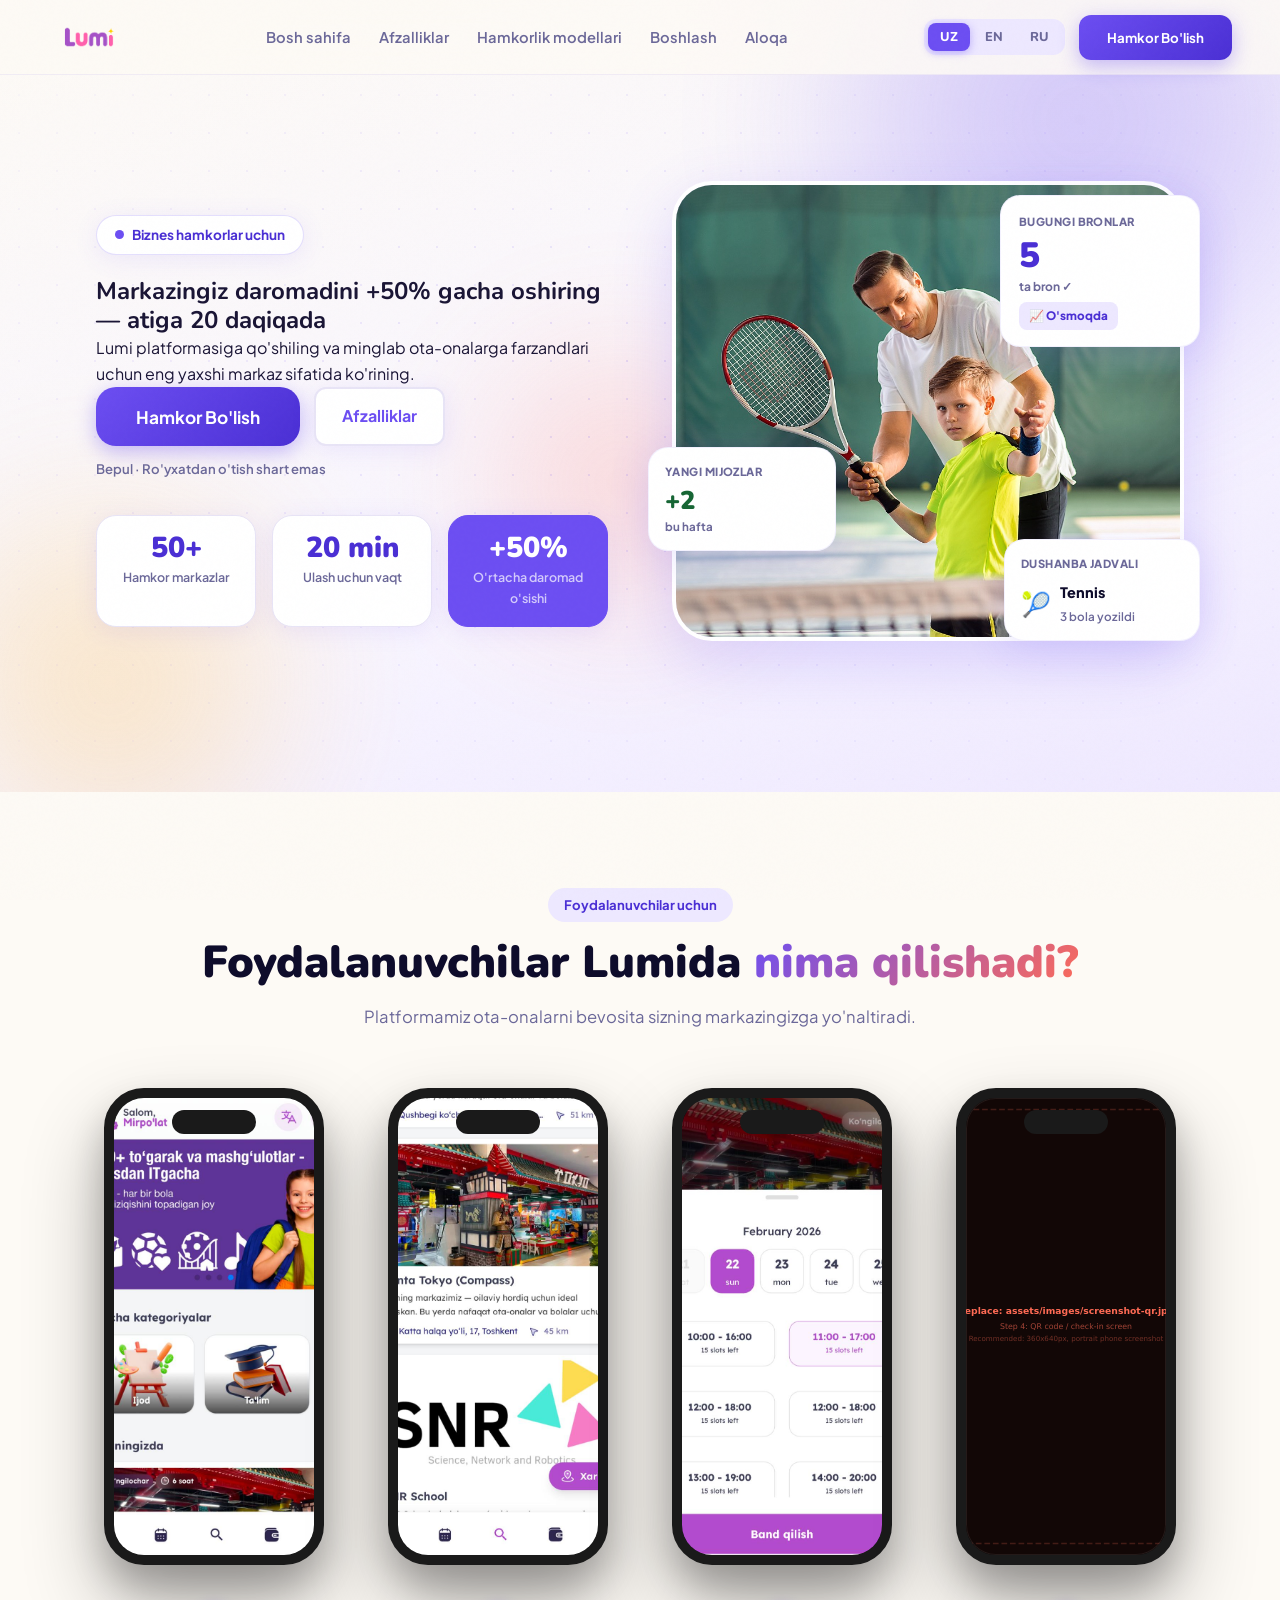
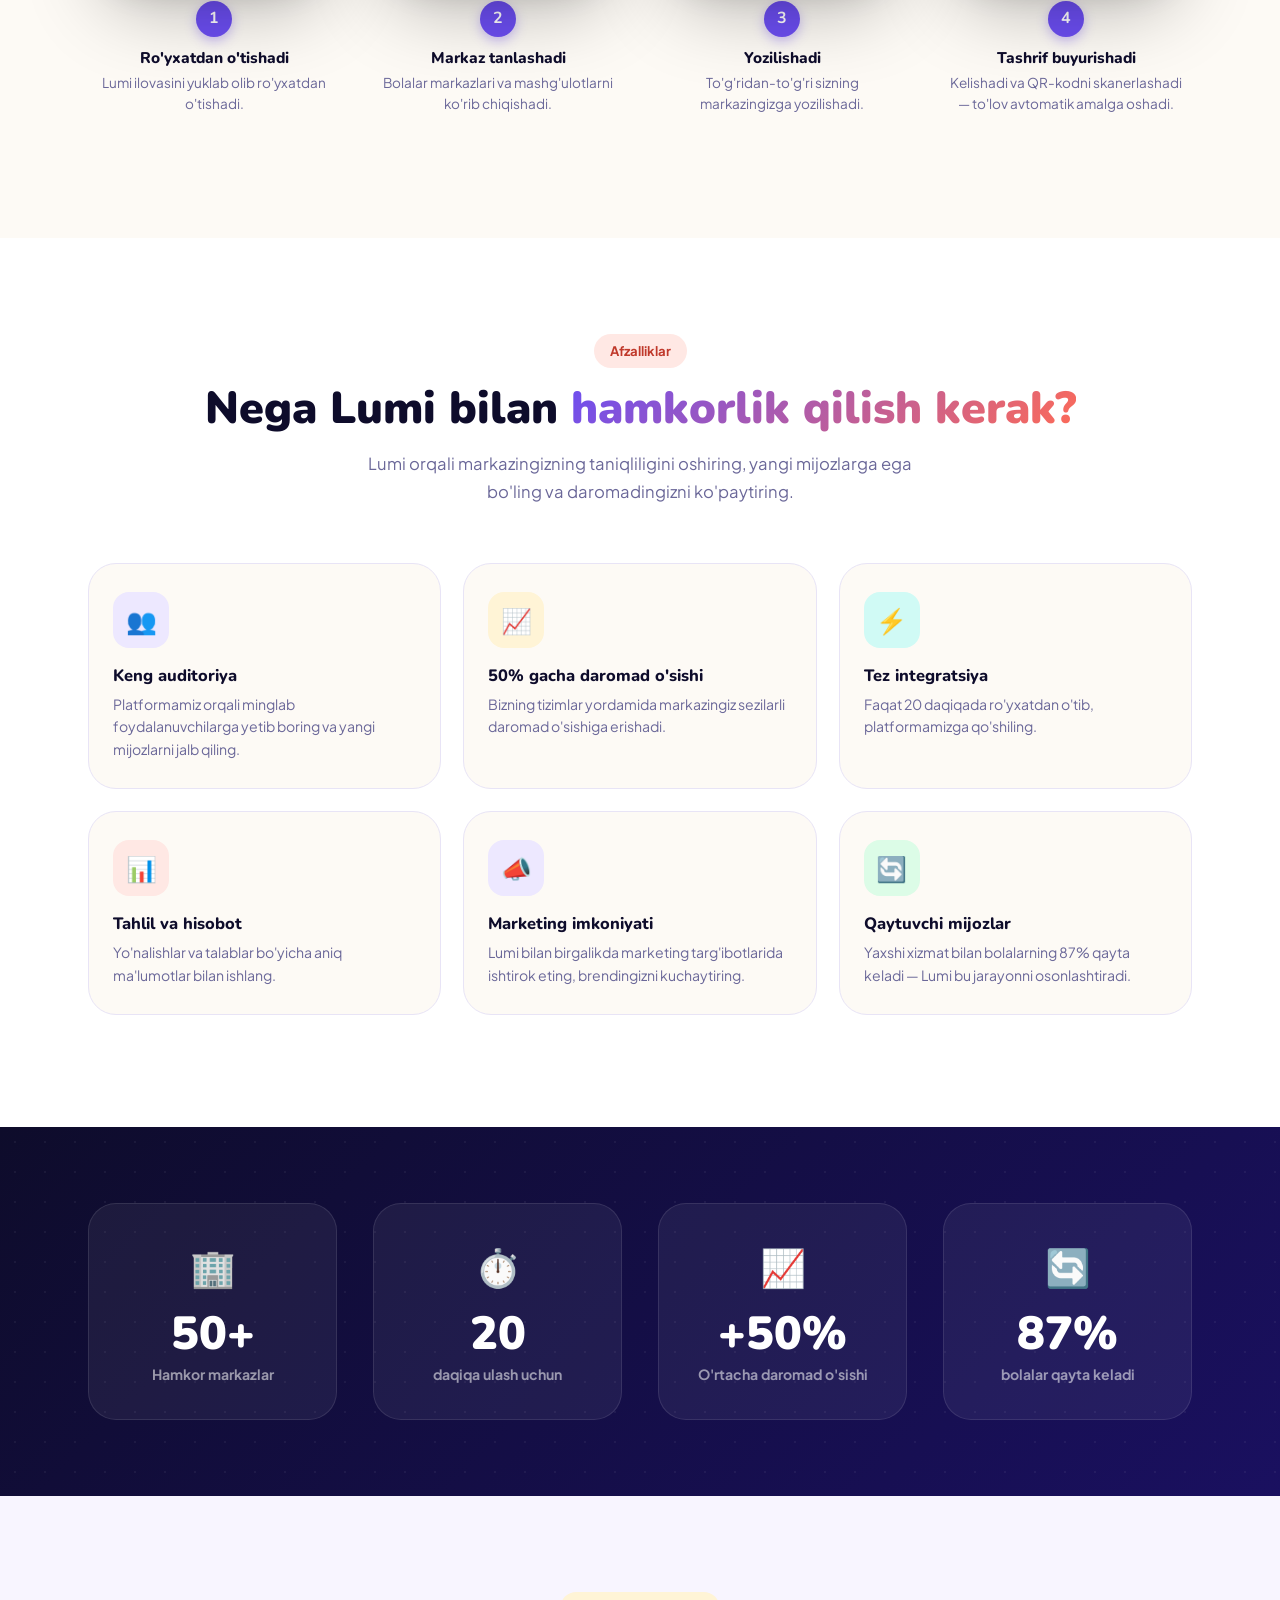
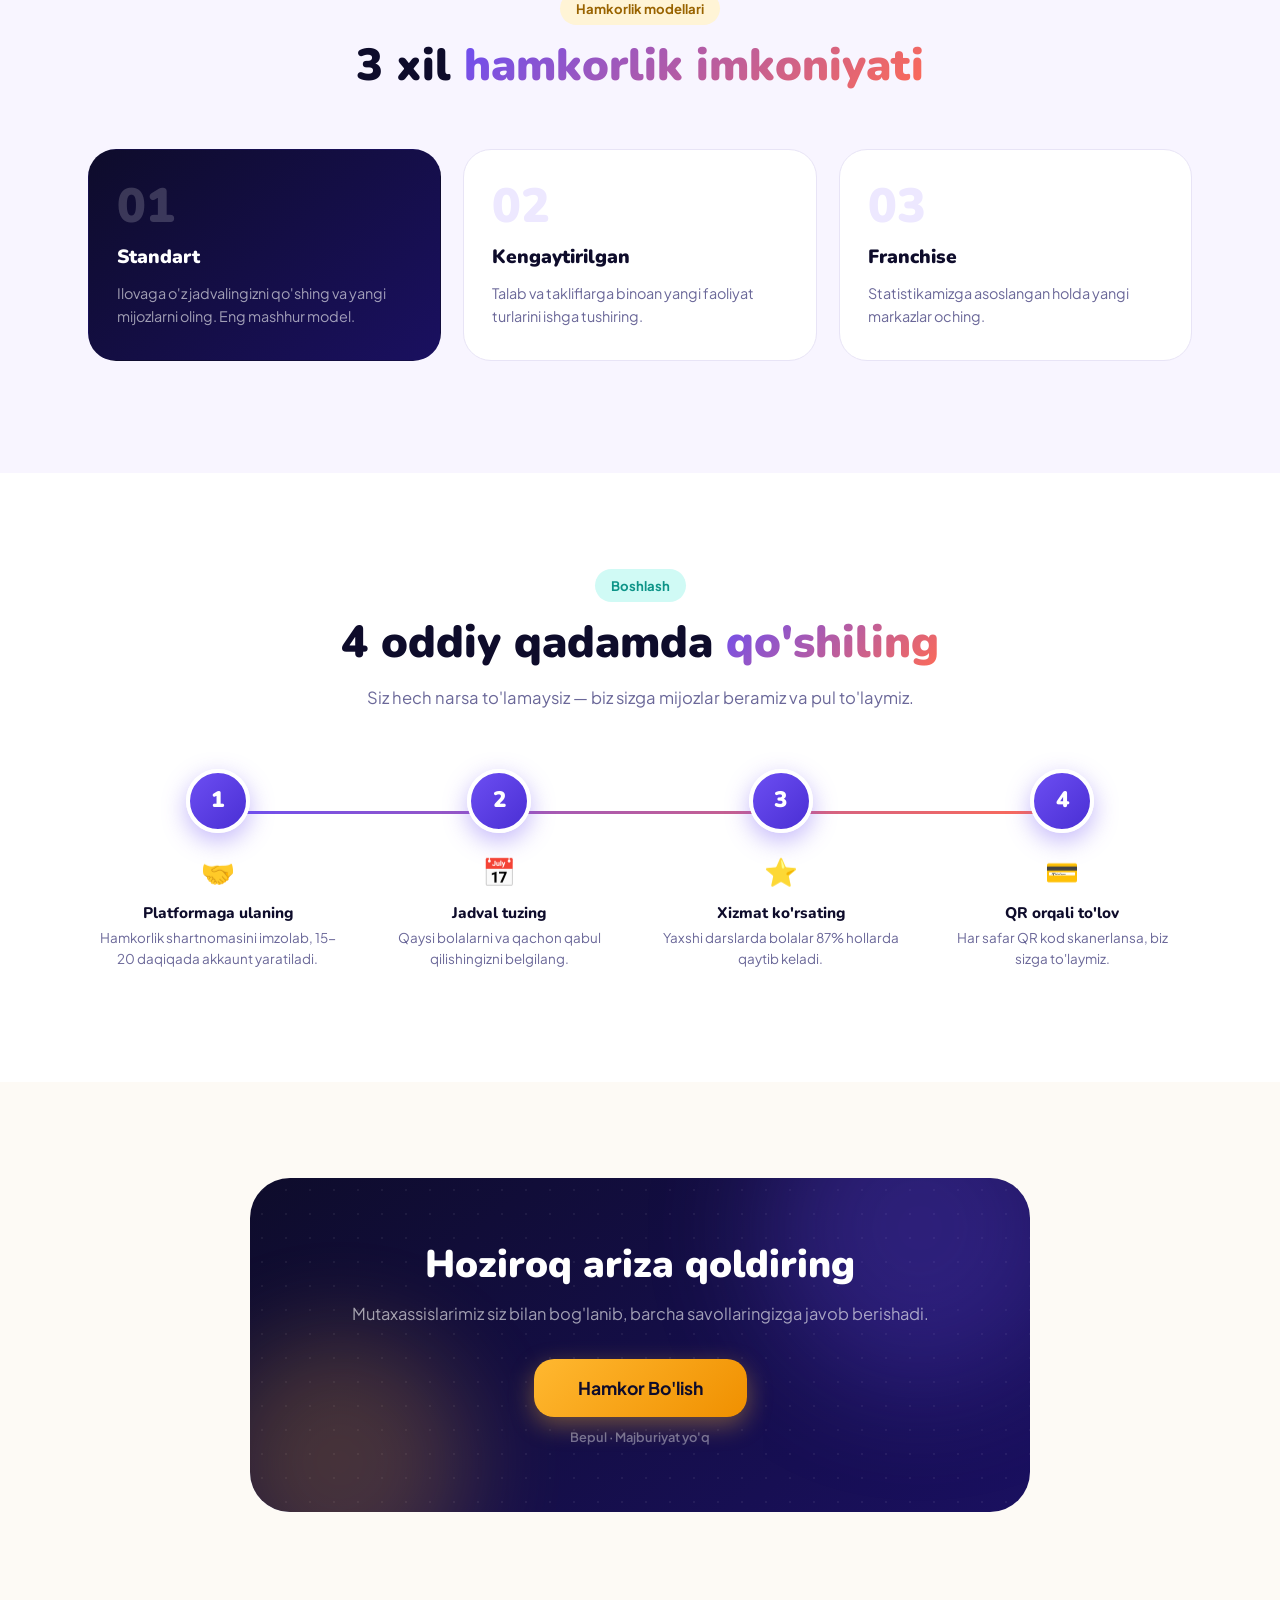
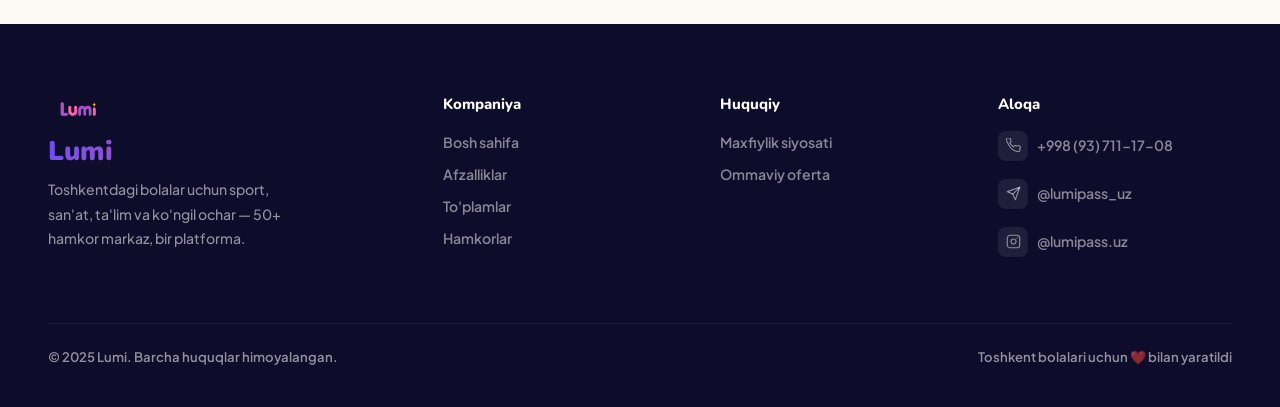
==== partners.html @ fc9f14af "Initial commit" ====
<!DOCTYPE html>
<html lang="uz">
<head>
  <meta charset="UTF-8" />
  <meta name="viewport" content="width=device-width, initial-scale=1.0" />

  <!-- ── SEO: Core ──────────────────────────────────────── -->
  <title>Hamkor Bo'ling — Lumi | Bolalar markazlari uchun platforma</title>
  <meta name="description" content="Lumi bilan hamkorlik qiling va markazingiz daromadini +50% ga oshiring. Atiga 20 daqiqada ulaning. Minglab ota-onalar platformamiz orqali bolalar markazlarini topishadi." />
  <meta name="keywords" content="Lumi hamkor, bolalar markazi, daromad oshirish, platforma, Toshkent, детский центр партнер" />
  <meta name="robots" content="index, follow" />
  <link rel="canonical" href="https://lumipass.uz/partners" />

  <!-- ── SEO: Open Graph ───────────────────────────────── -->
  <meta property="og:type"        content="website" />
  <meta property="og:url"         content="https://lumipass.uz/partners" />
  <meta property="og:title"       content="Lumi bilan Hamkor Bo'ling — Markazingiz Daromadini +50% Oshiring" />
  <meta property="og:description" content="Atiga 20 daqiqada platformamizga ulaning va minglab ota-onalarga yetib boring." />
  <meta property="og:image"       content="https://lumipass.uz/assets/images/og-image.png" />
  <meta property="og:site_name"   content="Lumi" />

  <!-- ── SEO: Schema.org ───────────────────────────────── -->
  <script type="application/ld+json">
  {
    "@context": "https://schema.org",
    "@type": "WebPage",
    "name": "Lumi Partner Program",
    "description": "Join Lumi platform and grow your children's activity center revenue.",
    "url": "https://lumipass.uz/partners",
    "isPartOf": { "@type": "WebSite", "name": "Lumi", "url": "https://lumipass.uz" }
  }
  </script>

  <link rel="icon" type="image/svg+xml" href="assets/logos/logo-lumi.png" />
  <link rel="apple-touch-icon"           href="assets/logos/logo-lumi.png" />

  <script>
    window.dataLayer = window.dataLayer || [];
    function gtag(){ dataLayer.push(arguments); }
    gtag('js', new Date());
  </script>

  <link rel="stylesheet" href="css/styles.css" />
</head>
<body>

<!-- GA dynamic inject -->
<script src="js/config.js"></script>
<script>
  (function(){
    var s = document.createElement('script');
    s.async = true;
    s.src = 'https://www.googletagmanager.com/gtag/js?id=' + LUMI_CONFIG.GA_ID;
    document.head.appendChild(s);
    s.onload = function(){ gtag('config', LUMI_CONFIG.GA_ID); };
  })();
</script>

<!-- ════════════════════════════════════════════════════════
     MOBILE MENU
     ════════════════════════════════════════════════════════ -->
<div class="mobile-menu" id="mobileMenu" role="dialog" aria-label="Navigation">
  <button class="mobile-close" id="mobileClose" aria-label="Close">✕</button>
  <a href="index.html"   onclick="closeMobileMenu()" data-i18n="nav_home">Bosh sahifa</a>
  <a href="#pp-why"      onclick="closeMobileMenu()" data-i18n="pp_why_tag">Afzalliklar</a>
  <a href="#pp-models"   onclick="closeMobileMenu()" data-i18n="pp_models_tag">Hamkorlik</a>
  <a href="#pp-steps"    onclick="closeMobileMenu()" data-i18n="pp_steps_tag">Boshlash</a>
  <a href="#pp-cta"      onclick="closeMobileMenu()" data-i18n="pp_cta_btn">Ariza</a>
  <div class="mobile-lang">
    <button class="lang-btn active" data-lang="uz" onclick="setLang('uz')">UZ</button>
    <button class="lang-btn"        data-lang="en" onclick="setLang('en')">EN</button>
    <button class="lang-btn"        data-lang="ru" onclick="setLang('ru')">RU</button>
  </div>
</div>

<!-- ════════════════════════════════════════════════════════
     NAVBAR
     ════════════════════════════════════════════════════════ -->
<nav id="navbar" role="navigation">
  <!-- CHANGE: removed "Lumi" text span — logo image only (CSS .nav-logo-img is now 46px) -->
  <a href="index.html" class="nav-logo" aria-label="Lumi home">
    <img src="assets/logos/logo-lumi.png" alt="Lumi" class="nav-logo-img" />
  </a>

  <ul class="nav-links" role="list">
    <li><a href="index.html"  data-i18n="nav_home">Bosh sahifa</a></li>
    <li><a href="#pp-why"     data-i18n="pp_why_tag">Afzalliklar</a></li>
    <li><a href="#pp-models"  data-i18n="pp_models_tag">Hamkorlik</a></li>
    <li><a href="#pp-steps"   data-i18n="pp_steps_tag">Boshlash</a></li>
    <li><a href="#pp-cta"     data-i18n="nav_contact">Aloqa</a></li>
  </ul>

  <div class="nav-right">
    <div class="lang-switcher" role="group" aria-label="Language">
      <button class="lang-btn active" data-lang="uz" onclick="setLang('uz')">UZ</button>
      <button class="lang-btn"        data-lang="en" onclick="setLang('en')">EN</button>
      <button class="lang-btn"        data-lang="ru" onclick="setLang('ru')">RU</button>
    </div>
    <!-- CHANGE: was href to LUMI_CONFIG.PARTNER_FORM_URL (Telegram). Now opens form modal. -->
    <button class="btn btn-primary" onclick="trackPartnerCTA('navbar'); openPartnerModal();" data-i18n="pp_btn">Hamkor Bo'lish</button>
  </div>

  <button class="hamburger" id="hamburgerBtn" aria-label="Open menu">
    <span></span><span></span><span></span>
  </button>
</nav>

<!-- ════════════════════════════════════════════════════════
     HERO
     ════════════════════════════════════════════════════════ -->
<section id="pp-hero">
  <div class="hero-blobs" aria-hidden="true">
    <div class="blob blob-1"></div>
    <div class="blob blob-2"></div>
    <div class="blob blob-3"></div>
  </div>

  <div class="pp-hero-inner section-inner">
    <!-- Left: copy -->
    <div class="reveal">
      <div class="hero-badge">
        <span class="badge-dot" aria-hidden="true"></span>
        <span data-i18n="pp_badge">Biznes hamkorlar uchun</span>
      </div>
      <h1>
        <span data-i18n="pp_h1a">Markazingiz daromadini </span><span class="hl" data-i18n="pp_h1b">+50% gacha oshiring</span><span data-i18n="pp_h1c"> — atiga 20 daqiqada</span>
      </h1>
      <p data-i18n="pp_p">Lumi platformasiga qo'shiling va minglab ota-onalarga farzandlari uchun eng yaxshi markaz sifatida ko'rining. Yangi mijozlar siz haqingizda bilib olishadi va to'g'ridan-to'g'ri yozilishadi.</p>

      <div class="hero-ctas">
        <div class="hero-cta-row">
          <!-- CHANGE: was href to LUMI_CONFIG.PARTNER_FORM_URL. Now opens form modal. -->
          <button class="btn btn-primary btn-primary-lg"
             onclick="trackPartnerCTA('hero'); openPartnerModal();"
             data-i18n="pp_btn">Hamkor Bo'lish</button>
          <a href="#pp-why" class="btn btn-secondary" data-i18n="pp_why_tag">Afzalliklarni ko'rish</a>
        </div>
        <p class="hero-cta-note" data-i18n="cta_sub">Bepul · Majburiyat yo'q</p>
      </div>

      <!-- Hero stats -->
      <div class="pp-hero-stats">
        <div class="pp-stat">
          <div class="pp-stat-v" data-i18n="pp_stat1v">50+</div>
          <div class="pp-stat-d" data-i18n="pp_stat1d">Hamkor markazlar</div>
        </div>
        <div class="pp-stat">
          <div class="pp-stat-v" data-i18n="pp_stat2v">20 min</div>
          <div class="pp-stat-d" data-i18n="pp_stat2d">Ulash uchun ketadigan vaqt</div>
        </div>
        <div class="pp-stat" style="background:var(--brand);border-color:var(--brand);">
          <div class="pp-stat-v" style="color:#fff;" data-i18n="pp_stat3v">+50%</div>
          <div class="pp-stat-d" style="color:rgba(255,255,255,.7);" data-i18n="pp_stat3d">O'rtacha daromad o'sishi</div>
        </div>
      </div>
    </div>

    <!-- CHANGE: was just a <div class="pp-hero-photo"> with a plain photo.
         Now a .pp-hero-visual container holding both the photo and 3 floating
         partner-dashboard cards. Card values come from LUMI_CONFIG.PARTNER_DASHBOARD (config.js). -->
    <div class="pp-hero-visual reveal d2">
      <div class="pp-hero-photo">
        <img id="partnersHeroPhoto" src="assets/images/partners-hero.jpg" alt="Bolalar markazi" loading="eager" />
      </div>

      <!-- Dashboard card 1: today's bookings (top-right) -->
      <div class="hfc ppd-1">
        <div class="hfc-label" data-i18n="ppd_today_label">Bugungi bronlar</div>
        <div class="ppd-count" id="ppd-today">5</div>
        <div class="ppd-suffix" data-i18n="ppd_bookings">ta bron ✓</div>
        <div class="ppd-badge" data-i18n="ppd_growing">📈 O'smoqda</div>
      </div>

      <!-- Dashboard card 2: class + Monday bookings (bottom-right) -->
      <div class="hfc ppd-2">
        <div class="hfc-label" data-i18n="ppd_schedule_label">Dushanba jadvali</div>
        <div class="ppd-activity">
          <span class="ppd-activity-emoji" id="ppd-activity-emoji">🎾</span>
          <div>
            <div class="ppd-activity-name" id="ppd-activity-name">Tennis</div>
            <div class="ppd-activity-info"><span id="ppd-monday-count">3</span> <span data-i18n="ppd_kids_booked">bola yozildi</span></div>
          </div>
        </div>
      </div>

      <!-- Dashboard card 3: new clients (bottom-left) -->
      <div class="hfc ppd-3">
        <div class="hfc-label" data-i18n="ppd_new_label">Yangi mijozlar</div>
        <div class="ppd-new-num" id="ppd-new-clients">+2</div>
        <div class="ppd-new-label" data-i18n="ppd_this_week">Bu hafta</div>
      </div>
    </div>
  </div>
</section>

<!-- ════════════════════════════════════════════════════════
     HOW USERS USE LUMI (builds trust for partners)
     ════════════════════════════════════════════════════════ -->
<section id="pp-how">
  <div class="section-inner section-pad">
    <div class="section-header reveal">
      <span class="section-tag tag-brand" data-i18n="pp_howuser_tag">📱 Foydalanuvchilar uchun</span>
      <h2><span data-i18n="pp_howuser_h2a">Foydalanuvchilar Lumida </span><span class="hl" data-i18n="pp_howuser_h2b">nima qilishadi?</span></h2>
      <p data-i18n="pp_howuser_p">Platformamiz ota-onalarni bevosita sizning markazingizga yo'naltiradi.</p>
    </div>
    <div class="user-steps">
      <!-- CHANGE: was 4 hardcoded inline-styled colored placeholder divs.
           Now each step has an <img id="app-screenshot-N"> filled by buildAppScreenshots()
           from LUMI_CONFIG.APP_SCREENSHOTS in config.js. Replace .svg files with real
           phone screenshots (portrait, ~360×640px). -->
      <div class="user-step reveal d1">
        <div class="us-photo">
          <div id="app-screenshot-ph-1" class="us-photo-ph" style="background:var(--brand-light);color:var(--brand);">
            📱 Replace:<br>screenshot-register.jpg
          </div>
          <img id="app-screenshot-1" src="assets/images/screenshot-register.jpg" alt="App registration screen" loading="lazy" />
        </div>
        <div class="us-body">
          <div class="us-num">1</div>
          <h4 data-i18n="hu1h">Ro'yxatdan o'tishadi</h4>
          <p data-i18n="hu1p">Lumi ilovasini yuklab olib ro'yxatdan o'tishadi.</p>
        </div>
      </div>
      <div class="user-step reveal d2">
        <div class="us-photo">
          <div id="app-screenshot-ph-2" class="us-photo-ph" style="background:var(--gold-light);color:#8B6300;">
            📱 Replace:<br>screenshot-browse.jpg
          </div>
          <img id="app-screenshot-2" src="assets/images/screenshot-browse.svg" alt="App browse screen" loading="lazy" />
        </div>
        <div class="us-body">
          <div class="us-num">2</div>
          <h4 data-i18n="hu2h">Markaz tanlashadi</h4>
          <p data-i18n="hu2p">Bolalar markazlari va mashg'ulotlarni ko'rib chiqishadi.</p>
        </div>
      </div>
      <div class="user-step reveal d3">
        <div class="us-photo">
          <div id="app-screenshot-ph-3" class="us-photo-ph" style="background:var(--teal-light);color:#0D9488;">
            📱 Replace:<br>screenshot-book.jpg
          </div>
          <img id="app-screenshot-3" src="assets/images/screenshot-book.svg" alt="App booking screen" loading="lazy" />
        </div>
        <div class="us-body">
          <div class="us-num">3</div>
          <h4 data-i18n="hu3h">Yozilishadi</h4>
          <p data-i18n="hu3p">To'g'ridan-to'g'ri sizning markazingizga yozilishadi.</p>
        </div>
      </div>
      <div class="user-step reveal d4">
        <div class="us-photo">
          <div id="app-screenshot-ph-4" class="us-photo-ph" style="background:var(--coral-light);color:#C0392B;">
            📱 Replace:<br>screenshot-qr.jpg
          </div>
          <img id="app-screenshot-4" src="assets/images/screenshot-qr.svg" alt="App QR scan screen" loading="lazy" />
        </div>
        <div class="us-body">
          <div class="us-num">4</div>
          <h4 data-i18n="hu4h">Tashrif buyurishadi</h4>
          <p data-i18n="hu4p">Kelishadi va QR-kodni skanerlashadi — to'lov avtomatik amalga oshadi.</p>
        </div>
      </div>
    </div>
  </div>
</section>

<!-- ════════════════════════════════════════════════════════
     WHY PARTNER  (benefits)
     ════════════════════════════════════════════════════════ -->
<section id="pp-why">
  <div class="section-inner section-pad">
    <div class="section-header reveal">
      <span class="section-tag tag-coral" data-i18n="pp_why_tag">⭐ Afzalliklar</span>
      <h2><span data-i18n="pp_why_h2a">Nega Lumi bilan </span><span class="hl" data-i18n="pp_why_h2b">hamkorlik qilish kerak?</span></h2>
      <p data-i18n="pp_why_p">Lumi orqali markazingizning taniqliligini oshiring, yangi mijozlarga ega bo'ling va avtomatlashtirilgan tizimlar yordamida daromadingizni ko'paytiring.</p>
    </div>
    <div class="benefits-grid">
      <div class="benefit-card reveal d1"><div class="feat-icon fi-brand">👥</div><h4 data-i18n="w1h">Keng auditoriya</h4><p data-i18n="w1p">Platformamiz orqali minglab foydalanuvchilarga yetib boring va yangi mijozlarni jalb qiling.</p></div>
      <div class="benefit-card reveal d2"><div class="feat-icon fi-gold">📈</div><h4 data-i18n="w2h">50% gacha daromad o'sishi</h4><p data-i18n="w2p">Bizning tizimlar yordamida markazingiz sezilarli daromad o'sishiga erishadi.</p></div>
      <div class="benefit-card reveal d3"><div class="feat-icon fi-teal">⚡</div><h4 data-i18n="w3h">Tez integratsiya</h4><p data-i18n="w3p">Faqat 20 daqiqada ro'yxatdan o'tib, platformamizga qo'shiling.</p></div>
      <div class="benefit-card reveal d1"><div class="feat-icon fi-coral">📊</div><h4 data-i18n="w4h">Tahlil va hisobot</h4><p data-i18n="w4p">Yo'nalishlar va talablar bo'yicha aniq ma'lumotlar bilan ishlang.</p></div>
      <div class="benefit-card reveal d2"><div class="feat-icon fi-brand">📣</div><h4 data-i18n="w5h">Marketing imkoniyati</h4><p data-i18n="w5p">Lumi bilan birgalikda marketing targ'ibotlarida ishtirok eting, brendingizni kuchaytiring.</p></div>
      <div class="benefit-card reveal d3"><div class="feat-icon fi-green">🔄</div><h4 data-i18n="w6h">Qaytuvchi mijozlar</h4><p data-i18n="w6p">Yaxshi xizmat bilan bolalarning 87% qayta keladi — Lumi bu jarayonni osonlashtiradi.</p></div>
    </div>
  </div>
</section>

<!-- ════════════════════════════════════════════════════════
     STATS BAND
     ════════════════════════════════════════════════════════ -->
<section id="stats">
  <div class="section-inner">
    <div class="stats-grid">
      <div class="stat-item reveal d1"><span class="stat-icon">🏢</span><div class="stat-value">50+</div><div class="stat-desc" data-i18n="pp_stat1d">Hamkor markazlar</div></div>
      <div class="stat-item reveal d2"><span class="stat-icon">⏱️</span><div class="stat-value">20</div><div class="stat-desc">daqiqa ulash uchun</div></div>
      <div class="stat-item reveal d3"><span class="stat-icon">📈</span><div class="stat-value">+50%</div><div class="stat-desc" data-i18n="pp_stat3d">O'rtacha daromad o'sishi</div></div>
      <div class="stat-item reveal d4"><span class="stat-icon">🔄</span><div class="stat-value">87%</div><div class="stat-desc">bolalar qayta keladi</div></div>
    </div>
  </div>
</section>

<!-- ════════════════════════════════════════════════════════
     PARTNERSHIP MODELS
     ════════════════════════════════════════════════════════ -->
<section id="pp-models">
  <div class="section-inner section-pad">
    <div class="section-header reveal">
      <span class="section-tag tag-gold" data-i18n="pp_models_tag">🤝 Hamkorlik modellari</span>
      <h2><span data-i18n="pp_models_h2a">3 xil </span><span class="hl" data-i18n="pp_models_h2b">hamkorlik imkoniyati</span></h2>
    </div>
    <div class="models-grid">
      <div class="model-card featured-model reveal d1">
        <div class="model-num">01</div>
        <div class="model-name" data-i18n="m1n">Standart</div>
        <div class="model-desc" data-i18n="m1d">Ilovaga o'z jadvalingizni qo'shing va yangi mijozlarni oling. Eng mashhur model.</div>
      </div>
      <div class="model-card reveal d2">
        <div class="model-num">02</div>
        <div class="model-name" data-i18n="m2n">Kengaytirilgan</div>
        <div class="model-desc" data-i18n="m2d">Talab va takliflarga binoan yangi faoliyat turlarini ishga tushiring.</div>
      </div>
      <div class="model-card reveal d3">
        <div class="model-num">03</div>
        <div class="model-name" data-i18n="m3n">Franchise</div>
        <div class="model-desc" data-i18n="m3d">Statistikamizga asoslangan holda yangi markazlar oching.</div>
      </div>
    </div>
  </div>
</section>

<!-- ════════════════════════════════════════════════════════
     HOW TO JOIN  (partner steps)
     ════════════════════════════════════════════════════════ -->
<section id="pp-steps">
  <div class="section-inner section-pad">
    <div class="section-header reveal">
      <span class="section-tag tag-teal" data-i18n="pp_steps_tag">🚀 Boshlash</span>
      <h2><span data-i18n="pp_steps_h2a">4 oddiy qadamda </span><span class="hl" data-i18n="pp_steps_h2b">qo'shiling</span></h2>
      <p data-i18n="pp_steps_p">Siz hech narsa to'lamaysiz — biz sizga mijozlar beramiz va pul to'laymiz.</p>
    </div>
    <div class="partner-steps">
      <div class="ps-card reveal d1">
        <div class="ps-num">1</div>
        <span class="ps-emoji">🤝</span>
        <h4 data-i18n="ps1h">Platformaga ulaning</h4>
        <p data-i18n="ps1p">Hamkorlik shartnomasini imzolab, 15-20 daqiqada akkaunt yaratiladi.</p>
      </div>
      <div class="ps-card reveal d2">
        <div class="ps-num">2</div>
        <span class="ps-emoji">📅</span>
        <h4 data-i18n="ps2h">Jadval tuzing</h4>
        <p data-i18n="ps2p">Qaysi bolalarni va qachon qabul qilishingizni belgilang.</p>
      </div>
      <div class="ps-card reveal d3">
        <div class="ps-num">3</div>
        <span class="ps-emoji">⭐</span>
        <h4 data-i18n="ps3h">Xizmat ko'rsating</h4>
        <p data-i18n="ps3p">Yaxshi darslarda bolalar 87% hollarda qaytib keladi.</p>
      </div>
      <div class="ps-card reveal d4">
        <div class="ps-num">4</div>
        <span class="ps-emoji">💳</span>
        <h4 data-i18n="ps4h">QR orqali to'lov</h4>
        <p data-i18n="ps4p">Har safar QR kod skanerlansa, biz sizga to'laymiz.</p>
      </div>
    </div>
  </div>
</section>

<!-- ════════════════════════════════════════════════════════
     PARTNER CTA
     ════════════════════════════════════════════════════════ -->
<section id="pp-cta">
  <div class="section-inner section-pad">
    <div class="pp-cta-box reveal">
      <div class="cta-blobs" aria-hidden="true"><div class="cb1"></div><div class="cb2"></div></div>
      <h2 data-i18n="pp_cta_h2">Hoziroq ariza qoldiring</h2>
      <p data-i18n="pp_cta_p">Mutaxassislarimiz siz bilan bog'lanib, barcha savollaringizga javob berishadi.</p>
      <div class="pp-cta-actions">
        <!-- CHANGE: was href to LUMI_CONFIG.PARTNER_FORM_URL. Now opens form modal. -->
        <button class="btn btn-gold" onclick="trackPartnerCTA('cta'); openPartnerModal();"
           style="padding:18px 44px;font-size:1.1rem;border-radius:var(--r);"
           data-i18n="pp_cta_btn">Hamkor Bo'lish</button>
        <p class="pp-cta-sub" data-i18n="pp_cta_sub">Bepul · Majburiyat yo'q</p>
      </div>
    </div>
  </div>
</section>

<!-- ════════════════════════════════════════════════════════
     FOOTER  (same as index.html)
     ════════════════════════════════════════════════════════ -->
<footer>
  <div class="footer-inner">
    <div class="footer-top">
      <div class="footer-brand">
        <img src="assets/logos/logo-lumi.png" alt="Lumi" class="footer-logo-img" />
        <span class="footer-logo-text">Lumi</span>
        <p data-i18n="footer_tagline">Toshkentdagi bolalar uchun sport, san'at, ta'lim va ko'ngil ochar — hammasi bir joyda.</p>
      </div>
      <div class="footer-col">
        <h5 data-i18n="footer_company">Kompaniya</h5>
        <a href="index.html"          data-i18n="nav_home">Bosh sahifa</a>
        <a href="index.html#features" data-i18n="nav_features">Afzalliklar</a>
        <a href="index.html#pricing"  data-i18n="nav_pricing">To'plamlar</a>
        <a href="partners.html"       data-i18n="nav_partners">Hamkorlar</a>
      </div>
      <div class="footer-col">
        <h5 data-i18n="footer_legal">Huquqiy</h5>
        <a href="#" data-i18n="footer_privacy">Maxfiylik siyosati</a>
        <a href="#" data-i18n="footer_offer">Ommaviy oferta</a>
      </div>
      <!-- CHANGE: emoji icons replaced with SVG icons (same as index.html footer) -->
      <div class="footer-col">
        <h5 data-i18n="footer_contact">Aloqa</h5>
        <ul style="list-style:none;padding:0;margin:0;">
          <li><a id="footer-phone" href="#">
            <span class="fc-icon"><svg viewBox="0 0 24 24" fill="none" stroke="currentColor" stroke-width="1.8" stroke-linecap="round" stroke-linejoin="round" style="width:15px;height:15px"><path d="M22 16.92v3a2 2 0 01-2.18 2 19.79 19.79 0 01-8.63-3.07A19.5 19.5 0 013.07 8.63a19.79 19.79 0 01-3-8.59A2 2 0 012.11 0h3a2 2 0 012 1.72 12.84 12.84 0 00.7 2.81 2 2 0 01-.45 2.11L6.09 7.91a16 16 0 006 6l1.27-1.27a2 2 0 012.11-.45 12.84 12.84 0 002.81.7A2 2 0 0122 16.92z"/></svg></span>
            <span class="fc-link-text">—</span>
          </a></li>
          <li><a id="footer-telegram" href="#" onclick="trackTelegram('footer')">
            <span class="fc-icon"><svg viewBox="0 0 24 24" fill="none" stroke="currentColor" stroke-width="1.8" stroke-linecap="round" stroke-linejoin="round" style="width:15px;height:15px"><path d="M22 2L11 13"/><path d="M22 2L15 22l-4-9-9-4 20-7z"/></svg></span>
            <span class="fc-link-text">—</span>
          </a></li>
          <li><a id="footer-instagram" href="#" target="_blank" rel="noopener">
            <span class="fc-icon"><svg viewBox="0 0 24 24" fill="none" stroke="currentColor" stroke-width="1.8" stroke-linecap="round" stroke-linejoin="round" style="width:15px;height:15px"><rect x="2" y="2" width="20" height="20" rx="5" ry="5"/><path d="M16 11.37A4 4 0 1112.63 8 4 4 0 0116 11.37z"/><line x1="17.5" y1="6.5" x2="17.51" y2="6.5"/></svg></span>
            <span class="fc-link-text">—</span>
          </a></li>
        </ul>
      </div>
    </div>
    <hr class="footer-hr" />
    <div class="footer-bottom">
      <span>© 2025 Lumi. <span data-i18n="footer_rights">Barcha huquqlar himoyalangan.</span></span>
      <span data-i18n="footer_made">Toshkent bolalari uchun ❤️ bilan yaratildi</span>
    </div>
  </div>
</footer>

<!-- ════════════════════════════════════════════════════════
     PARTNER APPLICATION MODAL
     NEW: opened by all "Hamkor Bo'lish" buttons.
     Submits to LUMI_CONFIG.PARTNER_FORM_ENDPOINT (Google Sheets).
     See setup/google-apps-script.js for backend instructions.
     ════════════════════════════════════════════════════════ -->
<div id="partnerModal" class="modal-backdrop" onclick="if(event.target===this)closePartnerModal();" role="dialog" aria-modal="true" aria-labelledby="modalTitle">
  <div class="modal-card">
    <button class="modal-close-btn" onclick="closePartnerModal()" aria-label="Close">✕</button>

    <div class="modal-header">
      <h3 id="modalTitle" data-i18n="modal_title">Hamkor bo'lish uchun ariza</h3>
      <p data-i18n="modal_subtitle">Shaklni to'ldiring — mutaxassisimiz 24 soat ichida siz bilan bog'lanadi.</p>
    </div>

    <!-- FORM VIEW -->
    <div id="modalForm">
      <div class="modal-fields">
        <div class="modal-field">
          <label data-i18n="modal_f_name">To'liq ism <span style="color:var(--coral)">*</span></label>
          <input id="f-name" type="text" data-i18n-placeholder="modal_ph_name" placeholder="Sardor Karimov" autocomplete="name" />
        </div>
        <div class="modal-field">
          <label data-i18n="modal_f_center">Markaz nomi <span style="color:var(--coral)">*</span></label>
          <input id="f-center" type="text" data-i18n-placeholder="modal_ph_center" placeholder="RoboKids Academy" autocomplete="organization" />
        </div>
        <div class="modal-field full-width">
          <label data-i18n="modal_f_phone">Telefon raqami <span style="color:var(--coral)">*</span></label>
          <input id="f-phone" type="tel" placeholder="+998 90 123 45 67" autocomplete="tel" />
        </div>
        <div class="modal-field">
          <label>Instagram <span class="opt" data-i18n="modal_optional">(ixtiyoriy)</span></label>
          <input id="f-insta" type="text" placeholder="@markazim" />
        </div>
        <div class="modal-field">
          <label>Telegram <span class="opt" data-i18n="modal_optional">(ixtiyoriy)</span></label>
          <input id="f-tg" type="text" placeholder="@markazim" />
        </div>
        <div class="modal-field full-width">
          <label data-i18n="modal_f_notes">Qo'shimcha ma'lumot <span class="opt" data-i18n="modal_optional">(ixtiyoriy)</span></label>
          <textarea id="f-notes" rows="3" data-i18n-placeholder="modal_ph_notes" placeholder="Markazingiz haqida qisqacha..."></textarea>
        </div>

        <div id="modalError" class="modal-error"></div>
      </div>

      <button id="modalSubmitBtn" class="modal-submit-btn" onclick="handlePartnerForm();" data-i18n="modal_submit">Ariza Yuborish</button>
    </div>

    <!-- SUCCESS VIEW (shown after successful submission) -->
    <div id="modalSuccess" class="modal-success">
      <div class="modal-success-icon">✅</div>
      <h4 data-i18n="modal_ok_title">Ariza qabul qilindi!</h4>
      <p data-i18n="modal_ok_body">Mutaxassisimiz 24 soat ichida siz bilan bog'lanadi. Rahmat!</p>
      <button class="modal-success-close" onclick="closePartnerModal();" data-i18n="modal_ok_close">Yopish</button>
    </div>
  </div>
</div>

<script src="js/main.js"></script>
</body>
</html>
---- css/styles.css ----
/* ============================================================
   LUMI — styles.css   |   shared by index.html & partners.html
   Purple / violet theme
   ============================================================ */

@import url('https://fonts.googleapis.com/css2?family=Nunito:wght@400;600;700;800;900&family=Plus+Jakarta+Sans:wght@400;500;600;700&display=swap');

/* ── TOKENS ─────────────────────────────────────────────────── */
:root {
  --brand:        #6C4EF2;
  --brand-dark:   #4A2FD4;
  --brand-light:  #EDE8FF;
  --brand-pale:   #F8F5FF;
  --gold:         #FFB830;
  --gold-light:   #FFF4D6;
  --coral:        #FF6B55;
  --coral-light:  #FFE8E4;
  --teal:         #2DD4BF;
  --teal-light:   #D0FAF5;
  --navy:         #0E0C2B;
  --cream:        #FDFAF5;
  --surface:      #FFFFFF;
  --muted:        #6B6899;
  --border:       #E8E4F6;
  --text:         #1A1535;
  --r-sm:         12px;
  --r:            20px;
  --r-lg:         28px;
  --r-xl:         40px;
  --sh:           0 4px 24px rgba(108,78,242,.10);
  --sh-md:        0 8px 40px rgba(108,78,242,.15);
  --sh-lg:        0 20px 60px rgba(108,78,242,.20);
}

/* ── RESET ───────────────────────────────────────────────────── */
*, *::before, *::after { box-sizing: border-box; margin: 0; padding: 0; }
html  { scroll-behavior: smooth; }
body  { font-family: 'Plus Jakarta Sans', sans-serif; background: var(--cream); color: var(--text); overflow-x: hidden; line-height: 1.65; }
img   { display: block; max-width: 100%; }
a     { text-decoration: none; color: inherit; }
button{ font-family: inherit; cursor: pointer; }
h1,h2,h3,h4 { font-family: 'Nunito', sans-serif; line-height: 1.2; }

/* ── NOISE LAYER ─────────────────────────────────────────────── */
body::before {
  content: '';
  position: fixed; inset: 0;
  background-image: url("data:image/svg+xml,%3Csvg viewBox='0 0 256 256' xmlns='http://www.w3.org/2000/svg'%3E%3Cfilter id='n'%3E%3CfeTurbulence type='fractalNoise' baseFrequency='.9' numOctaves='4' stitchTiles='stitch'/%3E%3C/filter%3E%3Crect width='100%25' height='100%25' filter='url(%23n)' opacity='.03'/%3E%3C/svg%3E");
  pointer-events: none; z-index: 9999; opacity: .4;
}

/* ══════════════════════════════════════════════════════════════
   NAVBAR
   ══════════════════════════════════════════════════════════════ */
#navbar {
  position: fixed; top: 0; left: 0; right: 0; z-index: 1000;
  padding: 14px 48px;
  display: flex; align-items: center; justify-content: space-between;
  background: rgba(253,250,245,.88);
  backdrop-filter: blur(20px);
  border-bottom: 1px solid rgba(108,78,242,.08);
  transition: box-shadow .3s;
}

.nav-logo { display: flex; align-items: center; gap: 10px; }
.nav-logo-img { height: 36px; width: auto; }
.nav-logo-text {
  font-family: 'Nunito', sans-serif; font-weight: 900; font-size: 1.6rem;
  background: linear-gradient(135deg, var(--brand), var(--coral));
  -webkit-background-clip: text; -webkit-text-fill-color: transparent; background-clip: text;
}

.nav-links { display: flex; align-items: center; gap: 28px; list-style: none; }
.nav-links a { color: var(--muted); font-weight: 600; font-size: .92rem; transition: color .2s; position: relative; }
.nav-links a::after { content: ''; position: absolute; bottom: -3px; left: 0; right: 0; height: 2px; background: var(--brand); border-radius: 2px; transform: scaleX(0); transition: transform .2s; }
.nav-links a:hover { color: var(--brand); }
.nav-links a:hover::after { transform: scaleX(1); }

.nav-right { display: flex; align-items: center; gap: 14px; }

/* Language switcher */
.lang-switcher { display: flex; gap: 3px; background: var(--brand-light); padding: 4px; border-radius: 12px; }
.lang-btn { padding: 5px 12px; border: none; background: transparent; border-radius: 8px; font-family: 'Nunito', sans-serif; font-weight: 800; font-size: .8rem; color: var(--muted); transition: all .2s; }
.lang-btn.active { background: var(--brand); color: #fff; box-shadow: 0 2px 8px rgba(108,78,242,.4); }
.lang-btn:hover:not(.active) { color: var(--brand); }

/* Hamburger */
.hamburger { display: none; flex-direction: column; gap: 5px; background: none; border: none; padding: 4px; }
.hamburger span { width: 22px; height: 2.5px; background: var(--brand); border-radius: 2px; display: block; transition: all .3s; }

/* Mobile menu */
.mobile-menu {
  display: none; position: fixed; inset: 0; background: rgba(14,12,43,.97);
  z-index: 999; flex-direction: column; align-items: center; justify-content: center;
  gap: 22px; backdrop-filter: blur(24px);
}
.mobile-menu.open { display: flex; }
.mobile-menu a { color: #fff; font-family: 'Nunito', sans-serif; font-weight: 800; font-size: 1.4rem; transition: color .2s; }
.mobile-menu a:hover { color: var(--gold); }
.mobile-close { position: absolute; top: 18px; right: 18px; background: rgba(255,255,255,.1); border: none; color: #fff; width: 44px; height: 44px; border-radius: var(--r-sm); font-size: 1.2rem; display: flex; align-items: center; justify-content: center; }
.mobile-lang { display: flex; gap: 6px; margin-top: 8px; }
.mobile-lang .lang-btn { background: rgba(255,255,255,.1); color: rgba(255,255,255,.7); padding: 7px 16px; }
.mobile-lang .lang-btn.active { background: var(--brand); color: #fff; }

/* ══════════════════════════════════════════════════════════════
   BUTTONS  (used across both pages)
   ══════════════════════════════════════════════════════════════ */
.btn { display: inline-flex; align-items: center; gap: 8px; font-family: 'Plus Jakarta Sans', sans-serif; font-weight: 700; border-radius: var(--r-sm); transition: all .22s; border: none; }

.btn-primary {
  padding: 14px 28px; background: linear-gradient(135deg, var(--brand), var(--brand-dark));
  color: #fff; box-shadow: 0 6px 20px rgba(108,78,242,.38);
}
.btn-primary:hover { transform: translateY(-2px); box-shadow: 0 10px 28px rgba(108,78,242,.5); }

.btn-primary-lg { padding: 18px 40px; font-size: 1.08rem; border-radius: var(--r); }

.btn-secondary { padding: 14px 26px; background: #fff; color: var(--brand); border: 2px solid var(--border); box-shadow: var(--sh); }
.btn-secondary:hover { border-color: var(--brand); transform: translateY(-2px); box-shadow: var(--sh-md); }

.btn-outline { padding: 14px 26px; background: transparent; color: var(--brand); border: 2px solid var(--brand); }
.btn-outline:hover { background: var(--brand-light); }

.btn-gold { padding: 18px 44px; font-size: 1.1rem; background: linear-gradient(135deg, var(--gold), #F09000); color: var(--navy); border-radius: var(--r); box-shadow: 0 8px 24px rgba(255,184,48,.38); }
.btn-gold:hover { transform: translateY(-3px); box-shadow: 0 14px 36px rgba(255,184,48,.5); }

.btn-tg { padding: 14px 26px; background: #fff; color: #229ED9; border: 2px solid #229ED9; }
.btn-tg:hover { background: #229ED9; color: #fff; }

.btn-tg-dark { padding: 16px 32px; font-size: 1rem; border-radius: var(--r); background: rgba(255,255,255,.1); color: #fff; border: 2px solid rgba(255,255,255,.25); }
.btn-tg-dark:hover { background: rgba(255,255,255,.18); border-color: rgba(255,255,255,.45); }

/* ══════════════════════════════════════════════════════════════
   SECTION COMMONS
   ══════════════════════════════════════════════════════════════ */
.section-inner { max-width: 1200px; margin: 0 auto; padding: 0 48px; }
.section-pad { padding-top: 96px; padding-bottom: 112px; }

.section-tag {
  display: inline-flex; align-items: center; gap: 6px;
  padding: 6px 16px; border-radius: 100px; font-size: .82rem; font-weight: 700; margin-bottom: 14px;
}
.tag-brand  { background: var(--brand-light); color: var(--brand-dark); }
.tag-gold   { background: var(--gold-light);  color: #996300; }
.tag-coral  { background: var(--coral-light); color: #C0392B; }
.tag-teal   { background: var(--teal-light);  color: #0D9488; }

.section-header { text-align: center; margin-bottom: 56px; }
.section-header h2 { font-size: clamp(2rem,3.5vw,3rem); font-weight: 900; color: var(--navy); margin-bottom: 14px; }
.section-header h2 .hl { background: linear-gradient(135deg, var(--brand), var(--coral)); -webkit-background-clip: text; -webkit-text-fill-color: transparent; background-clip: text; }
.section-header p { font-size: 1.04rem; color: var(--muted); max-width: 560px; margin: 0 auto; line-height: 1.72; }

/* Feature icon boxes */
.feat-icon { width: 56px; height: 56px; border-radius: 16px; display: flex; align-items: center; justify-content: center; font-size: 1.55rem; margin-bottom: 18px; flex-shrink: 0; }
.fi-brand  { background: var(--brand-light); }
.fi-gold   { background: var(--gold-light); }
.fi-coral  { background: var(--coral-light); }
.fi-teal   { background: var(--teal-light); }
.fi-green  { background: #DCFCE7; }
.fi-sky    { background: #E0F2FE; }

/* Scroll reveal */
.reveal { opacity: 0; transform: translateY(28px); transition: opacity .6s ease, transform .6s ease; }
.reveal.visible { opacity: 1; transform: translateY(0); }
.d1 { transition-delay: .08s; } .d2 { transition-delay: .16s; } .d3 { transition-delay: .24s; }
.d4 { transition-delay: .32s; } .d5 { transition-delay: .40s; } .d6 { transition-delay: .48s; }

/* ══════════════════════════════════════════════════════════════
   HERO  (index.html)
   ══════════════════════════════════════════════════════════════ */
#hero {
  min-height: 100vh; padding: 130px 48px 80px;
  display: flex; align-items: center; position: relative; overflow: hidden;
  background: linear-gradient(160deg, var(--cream) 0%, var(--brand-pale) 60%, #EEE8FF 100%);
}

.hero-blobs { position: absolute; inset: 0; pointer-events: none; overflow: hidden; }
.blob { position: absolute; border-radius: 50%; filter: blur(76px); opacity: .32; }
.blob-1 { width: 560px; height: 560px; background: radial-gradient(circle, var(--brand), transparent); top: -160px; right: -80px; animation: bf1 9s ease-in-out infinite; }
.blob-2 { width: 380px; height: 380px; background: radial-gradient(circle, var(--gold), transparent);  bottom: -80px; left: -80px; animation: bf2 11s ease-in-out infinite; }
.blob-3 { width: 270px; height: 270px; background: radial-gradient(circle, var(--coral), transparent); top: 44%; left: 38%; animation: bf3 7s ease-in-out infinite; }
@keyframes bf1 { 0%,100%{transform:translate(0,0) scale(1)} 50%{transform:translate(-24px,28px) scale(1.06)} }
@keyframes bf2 { 0%,100%{transform:translate(0,0) scale(1)} 50%{transform:translate(34px,-22px) scale(1.08)} }
@keyframes bf3 { 0%,100%{transform:translate(0,0) scale(1)} 50%{transform:translate(-18px,34px) scale(.94)} }

/* Dot grid overlay */
.hero-blobs::after {
  content: '';
  position: absolute; inset: 0;
  background-image: radial-gradient(circle, rgba(108,78,242,.14) 1px, transparent 1px);
  background-size: 38px 38px;
  mask-image: radial-gradient(ellipse 80% 80% at 50% 50%, black, transparent);
}

.hero-inner {
  max-width: 1200px; margin: 0 auto; width: 100%;
  display: grid; grid-template-columns: 1fr 1fr; gap: 72px; align-items: center;
  position: relative; z-index: 2;
}

/* Badge */
.hero-badge {
  display: inline-flex; align-items: center; gap: 8px;
  background: #fff; border: 1px solid rgba(108,78,242,.18);
  padding: 8px 18px; border-radius: 100px; margin-bottom: 22px;
  font-size: .85rem; font-weight: 700; color: var(--brand-dark);
  box-shadow: var(--sh);
}
.badge-dot { width: 9px; height: 9px; background: var(--brand); border-radius: 50%; animation: pulse 2s infinite; }
@keyframes pulse { 0%,100%{opacity:1;transform:scale(1)} 50%{opacity:.4;transform:scale(.7)} }

#hero h1 { font-size: clamp(2.4rem,4.2vw,3.7rem); font-weight: 900; color: var(--navy); margin-bottom: 18px; }
#hero h1 .hl { background: linear-gradient(135deg, var(--brand), var(--coral)); -webkit-background-clip: text; -webkit-text-fill-color: transparent; background-clip: text; }
#hero > .hero-inner > div > p { font-size: 1.08rem; color: var(--muted); margin-bottom: 34px; max-width: 480px; line-height: 1.75; }

.hero-ctas { display: flex; flex-direction: column; gap: 12px; align-items: flex-start; }
.hero-cta-row { display: flex; gap: 14px; flex-wrap: wrap; }
.hero-cta-note { font-size: .82rem; color: var(--muted); font-weight: 600; }

/* Stats row */
.hero-stats { display: flex; gap: 30px; margin-top: 44px; padding-top: 28px; border-top: 1px solid var(--border); }
.hero-stat .sn { font-family: 'Nunito', sans-serif; font-size: 2rem; font-weight: 900; color: var(--navy); line-height: 1; }
.hero-stat .sl { font-size: .78rem; color: var(--muted); font-weight: 600; margin-top: 4px; }

/* ── HERO VISUAL (floating cards + photo) ─────────────────── */
.hero-visual { position: relative; height: 540px; }

.hero-photo { position: absolute; top: 20px; left: 0; right: 40px; bottom: 0; border-radius: var(--r-xl); overflow: hidden; box-shadow: var(--sh-lg); border: 4px solid #fff; background: var(--brand-light); }
.hero-photo img, .hero-photo .photo-ph { width: 100%; height: 100%; object-fit: cover; }
.photo-ph { display: flex; flex-direction: column; align-items: center; justify-content: center; gap: 6px; color: var(--brand); font-size: .8rem; font-weight: 700; text-align: center; padding: 16px; }

/* Floating cards */
.hfc { position: absolute; background: #fff; border-radius: var(--r); box-shadow: var(--sh-md); border: 1px solid rgba(108,78,242,.08); z-index: 3; transition: transform .3s; }
.hfc:hover { transform: scale(1.02); }

.hfc-1 { bottom: 24px; right: -10px; padding: 18px 20px; width: 200px; animation: hf1 6s ease-in-out infinite; }
.hfc-2 { top: 14px;   right: -20px; padding: 16px 18px; width: 178px; animation: hf2 8s ease-in-out infinite; }
.hfc-3 { bottom: 100px; left: -28px; padding: 14px 16px; width: 188px; animation: hf3 7s ease-in-out infinite; }

@keyframes hf1 { 0%,100%{transform:translateY(0)} 50%{transform:translateY(-10px)} }
@keyframes hf2 { 0%,100%{transform:translateY(0)} 50%{transform:translateY(-8px)} }
@keyframes hf3 { 0%,100%{transform:translateY(0)} 50%{transform:translateY(8px)} }

.hfc-label { font-size: .7rem; font-weight: 800; color: var(--muted); margin-bottom: 8px; text-transform: uppercase; letter-spacing: .04em; }
.hfc-booking { display: flex; align-items: center; gap: 10px; }
.hfc-emoji { font-size: 1.5rem; }
.hfc-name { font-weight: 800; font-size: .9rem; color: var(--navy); }
.hfc-time { font-size: .74rem; color: var(--muted); font-weight: 600; }
.hfc-badge { display: inline-flex; align-items: center; gap: 4px; background: #DCFCE7; color: #166534; padding: 4px 10px; border-radius: 8px; font-size: .74rem; font-weight: 800; margin-top: 6px; }
.hfc-coins { display: flex; align-items: center; gap: 9px; }
.hfc-coin-img { width: 28px; height: 28px; object-fit: contain; }
.hfc-amount { font-family: 'Nunito', sans-serif; font-size: 1.7rem; font-weight: 900; color: var(--navy); line-height: 1; }
.hfc-coin-label { font-size: .72rem; color: var(--muted); font-weight: 600; }
.hfc-notif { display: flex; align-items: center; gap: 10px; }
.hfc-notif-icon { width: 36px; height: 36px; background: var(--brand-light); border-radius: 10px; display: flex; align-items: center; justify-content: center; font-size: 1.1rem; flex-shrink: 0; }
.hfc-notif-text { font-size: .77rem; font-weight: 700; color: var(--navy); line-height: 1.4; }
.hfc-notif-time { font-size: .68rem; color: var(--muted); font-weight: 600; margin-top: 2px; }

/* ══════════════════════════════════════════════════════════════
   PARTNERS STRIP
   ══════════════════════════════════════════════════════════════ */
#partners-strip {
  padding: 48px 0;
  background: #fff;
  border-top: 1px solid var(--border);
  border-bottom: 1px solid var(--border);
}
.partners-strip-label { text-align: center; font-size: .82rem; font-weight: 800; color: var(--muted); text-transform: uppercase; letter-spacing: .08em; margin-bottom: 28px; }
.partners-track-wrap { overflow: hidden; position: relative; }
.partners-track-wrap::before, .partners-track-wrap::after { content: ''; position: absolute; top: 0; bottom: 0; width: 100px; z-index: 2; }
.partners-track-wrap::before { left: 0; background: linear-gradient(90deg, #fff, transparent); }
.partners-track-wrap::after  { right: 0; background: linear-gradient(-90deg, #fff, transparent); }
.partners-track { display: flex; gap: 28px; animation: pScroll 22s linear infinite; width: max-content; }
.partners-track:hover { animation-play-state: paused; }
@keyframes pScroll { 0%{transform:translateX(0)} 100%{transform:translateX(-50%)} }
.partner-logo { height: 60px; width: auto; max-width: 160px; object-fit: contain; opacity: .7; filter: grayscale(20%); transition: all .25s; border-radius: var(--r-sm); border: 1px solid var(--border); padding: 8px 14px; background: #fff; }
.partner-logo:hover { opacity: 1; filter: grayscale(0%); border-color: var(--brand); transform: scale(1.05); box-shadow: var(--sh); }

/* ══════════════════════════════════════════════════════════════
   FEATURES
   ══════════════════════════════════════════════════════════════ */
#features { background: #fff; }
.features-grid { display: grid; grid-template-columns: repeat(3,1fr); gap: 22px; }
.feature-card { padding: 30px 26px; border-radius: var(--r-lg); background: var(--cream); border: 1.5px solid var(--border); transition: all .3s; cursor: default; }
.feature-card:hover { transform: translateY(-6px); box-shadow: var(--sh-md); border-color: transparent; background: #fff; }
.feature-card h3 { font-weight: 800; font-size: 1.1rem; color: var(--navy); margin-bottom: 8px; }
.feature-card p  { color: var(--muted); font-size: .9rem; line-height: 1.65; }

/* ══════════════════════════════════════════════════════════════
   ACTIVITIES
   ══════════════════════════════════════════════════════════════ */
#activities { background: var(--cream); }
.activities-grid { display: grid; grid-template-columns: repeat(3,1fr); gap: 24px; }
.activity-card { border-radius: var(--r-lg); overflow: hidden; background: #fff; box-shadow: var(--sh); border: 1.5px solid var(--border); transition: all .3s; cursor: default; }
.activity-card:hover { transform: translateY(-8px); box-shadow: var(--sh-lg); }
.activity-photo { width: 100%; height: 210px; object-fit: cover; display: block; background: var(--brand-light); }
.activity-photo-ph { height: 210px; display: flex; flex-direction: column; align-items: center; justify-content: center; gap: 6px; color: var(--brand); font-size: .78rem; font-weight: 700; background: var(--brand-light); }
.activity-body { padding: 20px 22px; }
.activity-body h4 { font-weight: 800; font-size: 1rem; color: var(--navy); margin-bottom: 6px; }
.activity-body p  { font-size: .87rem; color: var(--muted); line-height: 1.55; }

/* ══════════════════════════════════════════════════════════════
   STATS BAND
   ══════════════════════════════════════════════════════════════ */
#stats {
  padding: 76px 0;
  background: linear-gradient(135deg, var(--navy), #1a1060);
  position: relative; overflow: hidden;
}
#stats::before { content: ''; position: absolute; inset: 0; background-image: radial-gradient(circle, rgba(255,255,255,.05) 1px, transparent 1px); background-size: 30px 30px; }
.stats-grid { display: grid; grid-template-columns: repeat(4,1fr); gap: 36px; position: relative; z-index: 1; }
.stat-item { text-align: center; padding: 32px 18px; border-radius: var(--r-lg); background: rgba(255,255,255,.06); border: 1px solid rgba(255,255,255,.1); transition: all .3s; }
.stat-item:hover { background: rgba(255,255,255,.11); transform: translateY(-4px); }
.stat-icon  { font-size: 2.3rem; margin-bottom: 14px; display: block; }
.stat-value { font-family: 'Nunito', sans-serif; font-size: 2.9rem; font-weight: 900; color: #fff; line-height: 1; margin-bottom: 6px; }
.stat-desc  { font-size: .88rem; font-weight: 700; color: rgba(255,255,255,.55); }

/* ══════════════════════════════════════════════════════════════
   HOW IT WORKS
   ══════════════════════════════════════════════════════════════ */
#how { background: var(--brand-pale); }
.steps-grid { display: grid; grid-template-columns: repeat(4,1fr); gap: 20px; position: relative; }
.steps-grid::before { content: ''; position: absolute; top: 46px; left: 12.5%; right: 12.5%; height: 3px; background: linear-gradient(90deg, var(--brand), var(--coral)); border-radius: 10px; z-index: 0; }
.step-card { text-align: center; position: relative; z-index: 1; padding: 0 8px; }
.step-num { width: 68px; height: 68px; background: linear-gradient(135deg, var(--brand), var(--brand-dark)); border-radius: 50%; display: flex; align-items: center; justify-content: center; font-family: 'Nunito', sans-serif; font-size: 1.5rem; font-weight: 900; color: #fff; margin: 0 auto 18px; box-shadow: 0 8px 24px rgba(108,78,242,.4); border: 4px solid #fff; transition: all .3s; }
.step-card:hover .step-num { transform: scale(1.1) rotate(-5deg); }
.step-emoji { font-size: 1.8rem; margin-bottom: 10px; display: block; }
.step-card h4 { font-weight: 800; font-size: .98rem; color: var(--navy); margin-bottom: 7px; }
.step-card p  { font-size: .85rem; color: var(--muted); line-height: 1.55; }

/* ══════════════════════════════════════════════════════════════
   PRICING
   ══════════════════════════════════════════════════════════════ */
#pricing { background: #fff; }
.pricing-grid { display: grid; grid-template-columns: repeat(3,1fr); gap: 20px; }
.pricing-card { border-radius: var(--r-lg); border: 2px solid var(--border); padding: 30px; background: var(--cream); transition: all .3s; position: relative; overflow: hidden; }
.pricing-card:hover { transform: translateY(-6px); box-shadow: var(--sh-md); border-color: var(--brand); }
.pricing-card.featured { background: linear-gradient(160deg, var(--navy), #1a1060); border-color: transparent; box-shadow: var(--sh-lg); }
.pricing-card.featured:hover { border-color: transparent; }
.feat-badge { position: absolute; top: 18px; right: 18px; background: linear-gradient(135deg, var(--gold), #F09000); color: var(--navy); font-size: .7rem; font-weight: 800; padding: 4px 10px; border-radius: 8px; letter-spacing: .04em; text-transform: uppercase; }
.plan-name  { font-family: 'Nunito', sans-serif; font-weight: 900; font-size: 1.25rem; color: var(--navy); margin-bottom: 4px; }
.featured .plan-name  { color: #fff; }
.plan-dur   { font-size: .82rem; color: var(--muted); font-weight: 600; margin-bottom: 18px; }
.featured .plan-dur   { color: rgba(255,255,255,.55); }
.plan-price { margin-bottom: 14px; }
.plan-amount{ font-family: 'Nunito', sans-serif; font-size: 2.3rem; font-weight: 900; color: var(--navy); line-height: 1; }
.featured .plan-amount{ color: #fff; }
.plan-currency{ font-size: .8rem; color: var(--muted); font-weight: 600; margin-top: 3px; }
.featured .plan-currency{ color: rgba(255,255,255,.5); }
.coin-info  { display: inline-flex; align-items: center; gap: 8px; background: var(--gold-light); border-radius: 10px; padding: 7px 13px; margin: 12px 0 18px; border: 1px solid rgba(255,184,48,.25); }
.featured .coin-info{ background: rgba(255,184,48,.15); border-color: rgba(255,184,48,.3); }
.ci-img     { width: 22px; height: 22px; object-fit: contain; }
.ci-count   { font-family: 'Nunito', sans-serif; font-weight: 900; font-size: 1.25rem; color: #8B6300; line-height: 1; }
.featured .ci-count{ color: var(--gold); }
.ci-text    { font-size: .77rem; font-weight: 700; color: #8B6300; line-height: 1.3; }
.featured .ci-text{ color: rgba(255,184,48,.75); }
.plan-btn   { display: block; width: 100%; padding: 13px; border-radius: var(--r-sm); border: 2px solid var(--brand); background: transparent; color: var(--brand); font-family: 'Plus Jakarta Sans', sans-serif; font-weight: 700; font-size: .93rem; text-align: center; transition: all .22s; }
.plan-btn:hover { background: var(--brand); color: #fff; }
.featured .plan-btn { background: var(--gold); border-color: var(--gold); color: var(--navy); }
.featured .plan-btn:hover { background: #FFD23F; border-color: #FFD23F; }

/* ══════════════════════════════════════════════════════════════
   FAQ
   ══════════════════════════════════════════════════════════════ */
#faq { background: var(--cream); }
.faq-list { max-width: 780px; margin: 0 auto; display: flex; flex-direction: column; gap: 12px; }
.faq-item { border-radius: var(--r); border: 2px solid var(--border); background: #fff; overflow: hidden; transition: border-color .3s; }
.faq-item:hover { border-color: rgba(108,78,242,.3); }
.faq-item.open  { border-color: var(--brand); box-shadow: var(--sh); }
.faq-btn { width: 100%; padding: 20px 24px; background: none; border: none; text-align: left; display: flex; align-items: center; justify-content: space-between; gap: 14px; font-family: 'Nunito', sans-serif; font-weight: 800; font-size: .98rem; color: var(--navy); transition: color .2s; }
.faq-item.open .faq-btn { color: var(--brand-dark); }
.faq-icon { width: 30px; height: 30px; border-radius: 10px; background: var(--brand-light); display: flex; align-items: center; justify-content: center; flex-shrink: 0; color: var(--brand); font-size: 1.1rem; transition: all .3s; }
.faq-item.open .faq-icon { background: var(--brand); color: #fff; transform: rotate(180deg); }
.faq-answer { max-height: 0; overflow: hidden; transition: max-height .4s ease, padding .3s; padding: 0 24px; color: var(--muted); font-size: .95rem; line-height: 1.72; }
.faq-item.open .faq-answer { max-height: 260px; padding: 0 24px 20px; }

/* ══════════════════════════════════════════════════════════════
   MAIN CTA SECTION
   ══════════════════════════════════════════════════════════════ */
#cta { background: #fff; }
.cta-box {
  max-width: 920px; margin: 0 auto;
  background: linear-gradient(140deg, var(--navy), #1a1060, #2D1060);
  border-radius: var(--r-xl); padding: 72px 64px; text-align: center; position: relative; overflow: hidden;
}
.cta-box::before { content: ''; position: absolute; inset: 0; background-image: radial-gradient(circle, rgba(255,255,255,.06) 1px, transparent 1px); background-size: 26px 26px; border-radius: var(--r-xl); }
.cta-blobs { position: absolute; inset: 0; pointer-events: none; overflow: hidden; border-radius: var(--r-xl); }
.cb1 { position: absolute; width: 320px; height: 320px; background: var(--brand); border-radius: 50%; filter: blur(60px); opacity: .28; top: -110px; right: -50px; }
.cb2 { position: absolute; width: 260px; height: 260px; background: var(--gold);  border-radius: 50%; filter: blur(50px); opacity: .22; bottom: -80px; left: -40px; }
.cta-tag { display: inline-flex; align-items: center; gap: 8px; background: rgba(255,184,48,.18); border: 1px solid rgba(255,184,48,.3); color: var(--gold); padding: 7px 18px; border-radius: 100px; font-size: .84rem; font-weight: 700; margin-bottom: 20px; position: relative; z-index: 1; }
.cta-box h2 { font-size: clamp(1.8rem,3.2vw,2.8rem); font-weight: 900; color: #fff; margin-bottom: 14px; position: relative; z-index: 1; }
.cta-box > p { color: rgba(255,255,255,.6); font-size: 1.05rem; margin-bottom: 10px; position: relative; z-index: 1; }
.cta-primary-note { color: rgba(255,255,255,.85); font-size: .9rem; font-weight: 700; margin-bottom: 34px; position: relative; z-index: 1; display: flex; align-items: center; justify-content: center; gap: 7px; }
.cta-buttons { display: flex; flex-direction: column; align-items: center; gap: 14px; position: relative; z-index: 1; }
.cta-row { display: flex; gap: 14px; flex-wrap: wrap; justify-content: center; }
.cta-sub { font-size: .8rem; color: rgba(255,255,255,.4); font-weight: 600; position: relative; z-index: 1; }

/* ══════════════════════════════════════════════════════════════
   FOOTER
   ══════════════════════════════════════════════════════════════ */
footer { background: var(--navy); padding: 68px 48px 40px; color: rgba(255,255,255,.55); }
.footer-inner { max-width: 1200px; margin: 0 auto; }
.footer-top { display: grid; grid-template-columns: 1.5fr 1fr 1fr 1fr; gap: 44px; margin-bottom: 48px; }
.footer-logo-img { height: 34px; width: auto; margin-bottom: 12px; }
.footer-logo-text { font-family: 'Nunito', sans-serif; font-weight: 900; font-size: 1.7rem; background: linear-gradient(135deg, var(--brand), var(--coral)); -webkit-background-clip: text; -webkit-text-fill-color: transparent; background-clip: text; display: block; margin-bottom: 12px; line-height: 1; }
.footer-brand p { font-size: .88rem; line-height: 1.75; max-width: 260px; font-weight: 500; }
.footer-col h5 { font-family: 'Nunito', sans-serif; font-weight: 800; font-size: .93rem; color: #fff; margin-bottom: 14px; }
.footer-col a, .footer-col span { display: flex; align-items: center; gap: 9px; color: rgba(255,255,255,.5); font-size: .88rem; font-weight: 600; margin-bottom: 9px; transition: color .2s; }
.footer-col a:hover { color: rgba(255,255,255,.9); }
.fc-icon { width: 28px; height: 28px; background: rgba(255,255,255,.07); border-radius: 8px; display: flex; align-items: center; justify-content: center; font-size: .88rem; flex-shrink: 0; }
.footer-hr { border: none; border-top: 1px solid rgba(255,255,255,.07); margin-bottom: 22px; }
.footer-bottom { display: flex; align-items: center; justify-content: space-between; font-size: .82rem; font-weight: 600; }

/* ══════════════════════════════════════════════════════════════
   PARTNERS PAGE — partners.html specific styles
   ══════════════════════════════════════════════════════════════ */

/* Hero */
#pp-hero {
  min-height: 88vh; padding: 130px 48px 80px;
  display: flex; align-items: center; position: relative; overflow: hidden;
  background: linear-gradient(160deg, var(--cream) 0%, var(--brand-pale) 60%, #EEE8FF 100%);
}
.pp-hero-inner { max-width: 1200px; margin: 0 auto; width: 100%; display: grid; grid-template-columns: 1fr 1fr; gap: 64px; align-items: center; position: relative; z-index: 2; }
.pp-hero-photo { border-radius: var(--r-xl); overflow: hidden; box-shadow: var(--sh-lg); border: 4px solid #fff; height: 460px; background: var(--brand-light); }
.pp-hero-photo img, .pp-hero-photo .photo-ph { width: 100%; height: 100%; object-fit: cover; }

.pp-hero-stats { display: flex; gap: 16px; margin-top: 36px; flex-wrap: wrap; }
.pp-stat { background: #fff; border: 1.5px solid var(--border); border-radius: var(--r); padding: 18px 20px; box-shadow: var(--sh); text-align: center; flex: 1; min-width: 100px; }
.pp-stat-v { font-family: 'Nunito', sans-serif; font-size: 1.8rem; font-weight: 900; color: var(--brand-dark); line-height: 1; }
.pp-stat-d { font-size: .78rem; color: var(--muted); font-weight: 600; margin-top: 4px; }

/* User journey steps */
#pp-how { background: var(--cream); }
.user-steps { display: grid; grid-template-columns: repeat(4,1fr); gap: 24px; }
.user-step { transition: all .3s; }
.user-step:hover { transform: translateY(-4px); }
.us-body { padding: 12px 8px; }
.us-num { width: 32px; height: 32px; background: linear-gradient(135deg, var(--brand), var(--brand-dark)); border-radius: 50%; display: flex; align-items: center; justify-content: center; font-family: 'Nunito', sans-serif; font-weight: 900; font-size: .9rem; color: #fff; margin-bottom: 10px; box-shadow: 0 4px 12px rgba(108,78,242,.35); }
.us-body h4 { font-weight: 800; font-size: .97rem; color: var(--navy); margin-bottom: 5px; }
.us-body p  { font-size: .85rem; color: var(--muted); line-height: 1.55; }

/* Why partner — benefits grid */
#pp-why { background: #fff; }
.benefits-grid { display: grid; grid-template-columns: repeat(3,1fr); gap: 22px; }
.benefit-card { padding: 28px 24px; border-radius: var(--r-lg); background: var(--cream); border: 1.5px solid var(--border); transition: all .3s; cursor: default; }
.benefit-card:hover { transform: translateY(-6px); box-shadow: var(--sh-md); border-color: transparent; background: #fff; }
.benefit-card h4 { font-weight: 800; font-size: 1.03rem; color: var(--navy); margin-bottom: 7px; }
.benefit-card p  { font-size: .88rem; color: var(--muted); line-height: 1.6; }

/* Partnership models */
#pp-models { background: var(--brand-pale); }
.models-grid { display: grid; grid-template-columns: repeat(3,1fr); gap: 22px; }
.model-card { padding: 32px 28px; border-radius: var(--r-lg); background: #fff; border: 1.5px solid var(--border); transition: all .3s; position: relative; overflow: hidden; }
.model-card:hover { transform: translateY(-6px); box-shadow: var(--sh-md); }
.model-card.featured-model { background: linear-gradient(140deg, var(--navy), #1a1060); border-color: transparent; }
.model-num { font-family: 'Nunito', sans-serif; font-size: 3rem; font-weight: 900; color: var(--brand-light); line-height: 1; margin-bottom: 12px; }
.model-card.featured-model .model-num { color: rgba(255,255,255,.18); }
.model-name { font-family: 'Nunito', sans-serif; font-weight: 900; font-size: 1.2rem; color: var(--navy); margin-bottom: 8px; }
.model-card.featured-model .model-name { color: #fff; }
.model-desc { font-size: .9rem; color: var(--muted); line-height: 1.6; }
.model-card.featured-model .model-desc { color: rgba(255,255,255,.6); }

/* Partner steps (how to join) */
#pp-steps { background: #fff; }
.partner-steps { display: grid; grid-template-columns: repeat(4,1fr); gap: 22px; position: relative; }
.partner-steps::before { content: ''; position: absolute; top: 42px; left: 12%; right: 12%; height: 3px; background: linear-gradient(90deg, var(--brand), var(--coral)); border-radius: 10px; z-index: 0; }
.ps-card { text-align: center; position: relative; z-index: 1; padding: 0 8px; }
.ps-num { width: 64px; height: 64px; background: linear-gradient(135deg, var(--brand), var(--brand-dark)); border-radius: 50%; display: flex; align-items: center; justify-content: center; font-family: 'Nunito', sans-serif; font-size: 1.4rem; font-weight: 900; color: #fff; margin: 0 auto 16px; box-shadow: 0 8px 24px rgba(108,78,242,.4); border: 4px solid #fff; transition: all .3s; }
.ps-card:hover .ps-num { transform: scale(1.1) rotate(-5deg); }
.ps-emoji { font-size: 1.7rem; margin-bottom: 10px; display: block; }
.ps-card h4 { font-weight: 800; font-size: .96rem; color: var(--navy); margin-bottom: 6px; }
.ps-card p  { font-size: .84rem; color: var(--muted); line-height: 1.55; }

/* Partners CTA */
#pp-cta { background: var(--cream); }
.pp-cta-box {
  max-width: 780px; margin: 0 auto;
  background: linear-gradient(140deg, var(--navy), #1a1060);
  border-radius: var(--r-xl); padding: 64px 56px; text-align: center; position: relative; overflow: hidden;
}
.pp-cta-box::before { content: ''; position: absolute; inset: 0; background-image: radial-gradient(circle, rgba(255,255,255,.06) 1px, transparent 1px); background-size: 24px 24px; border-radius: var(--r-xl); }
.pp-cta-box .cta-blobs { border-radius: var(--r-xl); }
.pp-cta-box h2 { font-size: clamp(1.7rem,3vw,2.5rem); font-weight: 900; color: #fff; margin-bottom: 12px; position: relative; z-index: 1; }
.pp-cta-box > p { color: rgba(255,255,255,.6); font-size: 1.03rem; margin-bottom: 32px; position: relative; z-index: 1; }
.pp-cta-actions { display: flex; flex-direction: column; align-items: center; gap: 10px; position: relative; z-index: 1; }
.pp-cta-sub { font-size: .8rem; color: rgba(255,255,255,.4); font-weight: 600; }

/* ══════════════════════════════════════════════════════════════
   CHANGE: nav logo — bigger (46px) since "Lumi" text is removed
   ══════════════════════════════════════════════════════════════ */
.nav-logo-img { height: 46px; width: auto; }
/* (was 36px with text beside it; text span removed in both pages) */

/* ══════════════════════════════════════════════════════════════
   CHANGE: hfc-4 — 4th floating card (top-left, playground booking)
   Previously only 3 cards existed.
   ══════════════════════════════════════════════════════════════ */
.hfc-4 { top: 76px; left: -32px; padding: 14px 16px; width: 182px; animation: hf4 9s ease-in-out infinite; }
@keyframes hf4 { 0%,100%{transform:translateY(0)} 50%{transform:translateY(6px)} }
/* Make existing booking cards slightly more compact to fit 3 of them */
.hfc-1 { bottom: 18px; right: -10px; padding: 14px 16px; width: 188px; }
.hfc-3 { bottom: 108px; left: -28px; padding: 14px 16px; width: 182px; }

/* ══════════════════════════════════════════════════════════════
   CHANGE: activity marketplace tags — "available at N centers"
   and "View Centers →" link (was missing from CSS)
   ══════════════════════════════════════════════════════════════ */
.activity-centers-tag {
  display: inline-flex; align-items: center; gap: 5px;
  background: var(--brand-light); color: var(--brand-dark);
  font-size: .73rem; font-weight: 700; padding: 4px 10px;
  border-radius: 8px; margin-bottom: 8px;
}
.activity-cta-link {
  display: inline-flex; align-items: center; gap: 4px;
  color: var(--brand-dark); font-size: .83rem; font-weight: 700;
  margin-top: 10px; border-bottom: 1.5px solid var(--brand-light);
  transition: border-color .2s, color .2s;
}
.activity-cta-link:hover { color: var(--brand); border-color: var(--brand); }

/* ══════════════════════════════════════════════════════════════
   CHANGE: stat-coin-img — Lumi coin image in stats band
   Replaces the 🪙 emoji which was a .stat-icon span.
   ══════════════════════════════════════════════════════════════ */
.stat-coin-img {
  width: 44px; height: 44px; object-fit: contain;
  margin: 0 auto 14px; display: block;
  filter: drop-shadow(0 2px 6px rgba(255,184,48,.45));
}

/* ══════════════════════════════════════════════════════════════
   CHANGE: social icons — SVG-based icons in footer
   Replaces emoji (📞 ✈ 📷) with proper inline SVGs.
   ══════════════════════════════════════════════════════════════ */
.fc-icon {
  width: 30px; height: 30px; background: rgba(255,255,255,.08);
  border-radius: 8px; display: flex; align-items: center;
  justify-content: center; flex-shrink: 0; transition: background .2s;
}
.fc-icon svg { width: 15px; height: 15px; fill: none; stroke: currentColor; stroke-width: 1.8; stroke-linecap: round; stroke-linejoin: round; }
.footer-col a:hover .fc-icon { background: rgba(255,255,255,.16); }

/* ══════════════════════════════════════════════════════════════
   CHANGE: .fc-link-text — text label in footer social links
   Used by buildFooterLinks() in main.js
   ══════════════════════════════════════════════════════════════ */
.fc-link-text { font-size: .88rem; font-weight: 600; color: rgba(255,255,255,.5); }
.footer-col a:hover .fc-link-text { color: rgba(255,255,255,.9); }

/* ══════════════════════════════════════════════════════════════
   CHANGE: partners hero visual — holds photo + floating cards
   Similar to .hero-visual on index.html but for partners page.
   ══════════════════════════════════════════════════════════════ */
.pp-hero-visual {
  position: relative; height: 480px;
}
.pp-hero-photo {
  position: absolute; inset: 0;
  border-radius: var(--r-xl); overflow: hidden;
  box-shadow: var(--sh-lg); border: 4px solid #fff;
  background: var(--brand-light);
}
.pp-hero-photo img, .pp-hero-photo .photo-ph {
  width: 100%; height: 100%; object-fit: cover;
}

/* Partner dashboard floating cards — same .hfc base, partner-specific positions */
.ppd-1 { top: 14px;    right: -16px; padding: 16px 18px; width: 200px; animation: hf2 8s ease-in-out infinite; }
.ppd-2 { bottom: 20px; right: -16px; padding: 14px 16px; width: 196px; animation: hf1 6s ease-in-out infinite; }
.ppd-3 { bottom: 110px; left: -24px; padding: 14px 16px; width: 188px; animation: hf3 7s ease-in-out infinite; }
.ppd-count  { font-family: 'Nunito', sans-serif; font-size: 2.2rem; font-weight: 900; color: var(--brand-dark); line-height: 1; }
.ppd-suffix { font-size: .75rem; font-weight: 700; color: var(--muted); margin-top: 3px; }
.ppd-badge  { display: inline-flex; align-items: center; gap: 4px; background: var(--brand-light); color: var(--brand-dark); padding: 4px 10px; border-radius: 8px; font-size: .73rem; font-weight: 800; margin-top: 6px; }
.ppd-activity { display: flex; align-items: center; gap: 9px; }
.ppd-activity-emoji { font-size: 1.5rem; }
.ppd-activity-name { font-weight: 800; font-size: .9rem; color: var(--navy); }
.ppd-activity-info { font-size: .73rem; color: var(--muted); font-weight: 600; margin-top: 2px; }
.ppd-new-num { font-family: 'Nunito', sans-serif; font-size: 1.6rem; font-weight: 900; color: #166534; line-height: 1; }
.ppd-new-label { font-size: .72rem; font-weight: 700; color: var(--muted); margin-top: 3px; }

/* ══════════════════════════════════════════════════════════════
   CHANGE: App screenshot images on partners page
   Replaces hardcoded colored placeholder divs.
   ══════════════════════════════════════════════════════════════ */
.user-steps {
  display: grid;
  grid-template-columns: repeat(4, 1fr);
  gap: 2rem;
  align-items: start;
}

.user-step {
  display: flex;
  flex-direction: column;
  align-items: center;
  gap: 1.5rem;
}

.us-photo {
  width: 100%;
  max-width: 220px;
  aspect-ratio: 9 / 19.5;
  margin: 0 auto;
  position: relative;
  overflow: hidden;
  background: #000;
  border: 10px solid #1a1a1a;
  border-radius: 40px;
  box-shadow:
    0 40px 80px rgba(0,0,0,.30),
    0 20px 35px rgba(0,0,0,.20),
    inset 0 0 0 1px rgba(255,255,255,.08);
  flex-shrink: 0;
}

.us-photo::before {
  content: "";
  position: absolute;
  top: 12px;
  left: 50%;
  transform: translateX(-50%);
  width: 42%;
  height: 24px;
  background: #1a1a1a;
  border-radius: 20px;
  z-index: 2;
}

.us-photo::after {
  content: "";
  position: absolute;
  top: 80px;
  right: -14px;
  width: 4px;
  height: 60px;
  background: #2a2a2a;
  border-radius: 0 3px 3px 0;
  box-shadow: 0 70px 0 #2a2a2a;
}

.us-photo img {
  width: 100%;
  height: 100%;
  object-fit: cover;
  object-position: top center;
  display: block;
}

.us-photo .us-photo-ph {
  width: 100%;
  height: 100%;
  display: flex;
  align-items: center;
  justify-content: center;
  text-align: center;
  font-size: 0.7rem;
  padding: 2rem 0.5rem;
}
.us-body {
  text-align: center;
  width: 100%;
}

.us-num {
  width: 36px;
  height: 36px;
  border-radius: 50%;
  background: var(--brand);
  color: #fff;
  font-weight: 700;
  font-size: 1rem;
  display: flex;
  align-items: center;
  justify-content: center;
  margin: 0 auto 0.75rem;
}

@media (max-width: 900px) {
  .user-steps {
    grid-template-columns: repeat(2, 1fr);
  }
  .us-photo {
    max-width: 180px;
  }
}

@media (max-width: 520px) {
  .user-steps {
    grid-template-columns: 1fr 1fr;
    gap: 1rem;
  }
  .us-photo {
    max-width: 140px;
  }
}

/* ══════════════════════════════════════════════════════════════
   CHANGE: Partner application modal
   New — was not in previous version. Opened by "Hamkor Bo'lish"
   buttons on partners.html instead of linking to Telegram.
   ══════════════════════════════════════════════════════════════ */
.modal-backdrop {
  display: none; position: fixed; inset: 0; z-index: 2000;
  background: rgba(14,12,43,.78);
  backdrop-filter: blur(10px);
  align-items: center; justify-content: center; padding: 20px;
  overflow-y: auto;
}
.modal-backdrop.open { display: flex; }

.modal-card {
  background: #fff; border-radius: var(--r-xl);
  padding: 44px 40px; max-width: 560px; width: 100%;
  position: relative; box-shadow: 0 32px 80px rgba(14,12,43,.35);
  animation: modalIn .28s cubic-bezier(.34,1.56,.64,1) both;
  max-height: 92vh; overflow-y: auto;
}
@keyframes modalIn { from{opacity:0;transform:scale(.88) translateY(20px)} to{opacity:1;transform:scale(1) translateY(0)} }

.modal-close-btn {
  position: absolute; top: 16px; right: 16px;
  width: 36px; height: 36px; border-radius: 10px;
  border: none; background: var(--cream); color: var(--muted);
  font-size: 1rem; display: flex; align-items: center; justify-content: center;
  cursor: pointer; transition: all .2s;
}
.modal-close-btn:hover { background: var(--brand-light); color: var(--brand); }

.modal-header { margin-bottom: 28px; }
.modal-header h3 { font-family: 'Nunito', sans-serif; font-size: 1.55rem; font-weight: 900; color: var(--navy); margin-bottom: 6px; }
.modal-header p  { color: var(--muted); font-size: .93rem; line-height: 1.6; }

.modal-fields { display: grid; grid-template-columns: 1fr 1fr; gap: 14px; }
.modal-field { display: flex; flex-direction: column; gap: 6px; }
.modal-field.full-width { grid-column: 1 / -1; }
.modal-field label { font-size: .81rem; font-weight: 700; color: var(--navy); }
.modal-field label .opt { font-weight: 500; color: var(--muted); font-size: .77rem; }
.modal-field input,
.modal-field textarea {
  width: 100%; padding: 11px 14px; border-radius: var(--r-sm);
  border: 1.5px solid var(--border); background: var(--cream);
  font-family: 'Plus Jakarta Sans', sans-serif; font-size: .93rem;
  color: var(--text); transition: border-color .2s, box-shadow .2s;
  outline: none; resize: vertical;
}
.modal-field input:focus,
.modal-field textarea:focus {
  border-color: var(--brand);
  box-shadow: 0 0 0 3px rgba(108,78,242,.12);
  background: #fff;
}
.modal-field textarea { min-height: 80px; }

.modal-error {
  display: none; background: #FEE2E2; border: 1.5px solid #FECACA;
  color: #991B1B; border-radius: var(--r-sm); padding: 10px 14px;
  font-size: .86rem; font-weight: 600; margin-top: 6px;
  grid-column: 1 / -1;
}

.modal-submit-btn {
  width: 100%; padding: 15px; border-radius: var(--r-sm);
  background: linear-gradient(135deg, var(--brand), var(--brand-dark));
  color: #fff; border: none; font-family: 'Plus Jakarta Sans', sans-serif;
  font-weight: 700; font-size: 1rem; cursor: pointer;
  margin-top: 18px; transition: all .22s;
  box-shadow: 0 6px 20px rgba(108,78,242,.35);
}
.modal-submit-btn:hover:not(:disabled) { transform: translateY(-2px); box-shadow: 0 10px 28px rgba(108,78,242,.5); }
.modal-submit-btn:disabled { opacity: .65; cursor: wait; }

.modal-success {
  display: none; flex-direction: column; align-items: center;
  justify-content: center; text-align: center; padding: 20px 0;
  gap: 14px;
}
.modal-success-icon { font-size: 3.5rem; line-height: 1; }
.modal-success h4 { font-family: 'Nunito', sans-serif; font-size: 1.4rem; font-weight: 900; color: var(--navy); }
.modal-success p  { color: var(--muted); font-size: .95rem; line-height: 1.6; max-width: 340px; }
.modal-success-close {
  padding: 11px 28px; border-radius: var(--r-sm); background: var(--brand-light);
  color: var(--brand-dark); border: none; font-family: 'Plus Jakarta Sans', sans-serif;
  font-weight: 700; font-size: .93rem; cursor: pointer; margin-top: 6px; transition: all .2s;
}
.modal-success-close:hover { background: var(--brand); color: #fff; }

/* ══════════════════════════════════════════════════════════════
   RESPONSIVE
   ══════════════════════════════════════════════════════════════ */
@media (max-width: 1060px) {
  .features-grid, .benefits-grid, .models-grid { grid-template-columns: repeat(2,1fr); }
  .activities-grid { grid-template-columns: repeat(2,1fr); }
  .pricing-grid    { grid-template-columns: repeat(2,1fr); }
  .steps-grid, .partner-steps, .user-steps { grid-template-columns: repeat(2,1fr); gap: 28px; }
  .steps-grid::before, .partner-steps::before { display: none; }
  .footer-top { grid-template-columns: 1fr 1fr; }
  .pp-hero-inner { grid-template-columns: 1fr; }
  .pp-hero-visual { height: 360px; }
}
@media (max-width: 640px) {
  .modal-card { padding: 32px 22px; }
  .modal-fields { grid-template-columns: 1fr; }
  .modal-field.full-width { grid-column: 1; }
}

@media (max-width: 900px) {
  #navbar { padding: 12px 20px; }
  .nav-links { display: none; }
  .hamburger { display: flex; }
  .nav-right .btn { display: none; }
  #hero, #pp-hero { padding: 100px 24px 64px; }
  .hero-inner { grid-template-columns: 1fr; gap: 48px; }
  .hero-visual { display: none; }
  .section-inner { padding: 0 24px; }
  .stats-grid { grid-template-columns: 1fr 1fr; gap: 16px; }
  .cta-box { padding: 48px 28px; }
  footer { padding: 52px 24px 30px; }
}

@media (max-width: 640px) {
  .features-grid, .activities-grid, .pricing-grid, .benefits-grid, .models-grid,
  .steps-grid, .partner-steps, .user-steps { grid-template-columns: 1fr; }
  .stats-grid { grid-template-columns: 1fr 1fr; }
  .footer-top { grid-template-columns: 1fr; gap: 32px; }
  .footer-bottom { flex-direction: column; gap: 6px; text-align: center; }
  .hero-stats { flex-wrap: wrap; gap: 18px; }
  .hero-cta-row { flex-direction: column; }
  .cta-row { flex-direction: column; align-items: center; }
  .pp-hero-stats { flex-direction: column; }
  .pp-cta-box { padding: 44px 24px; }
}
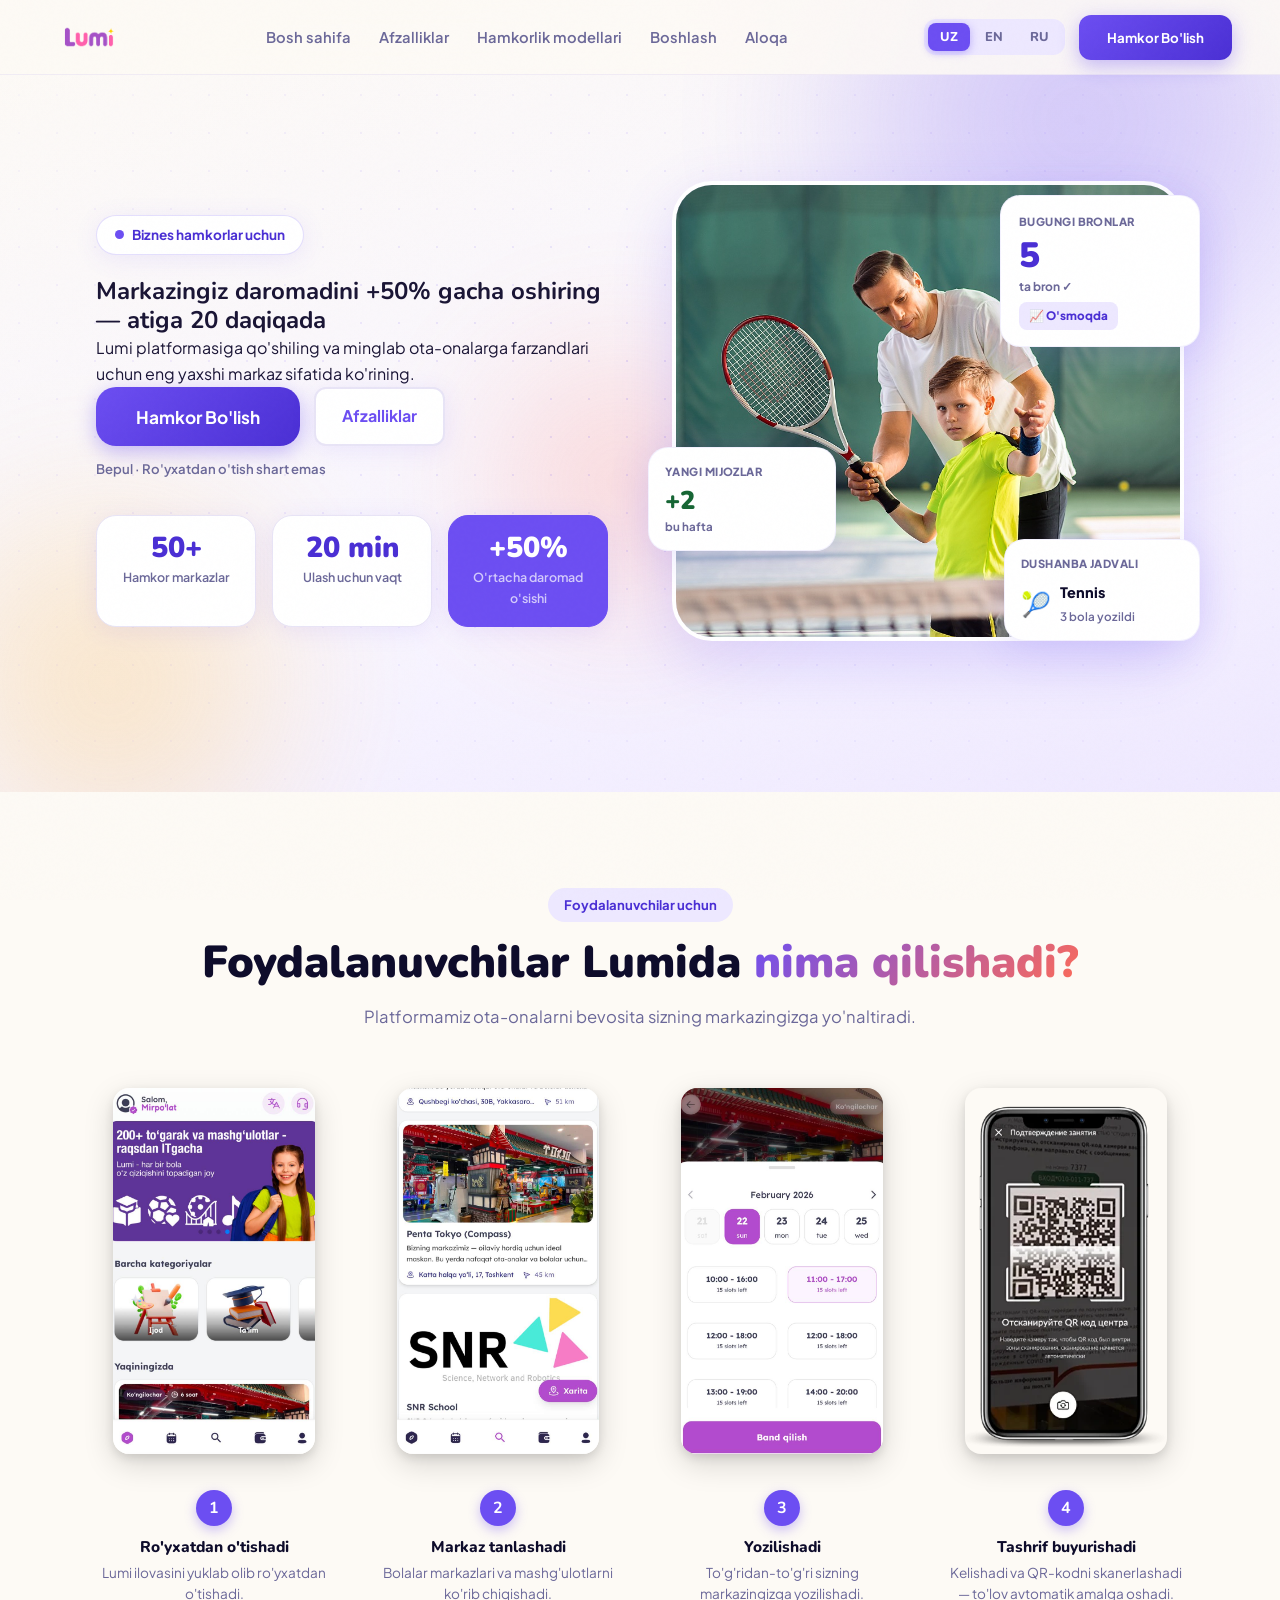
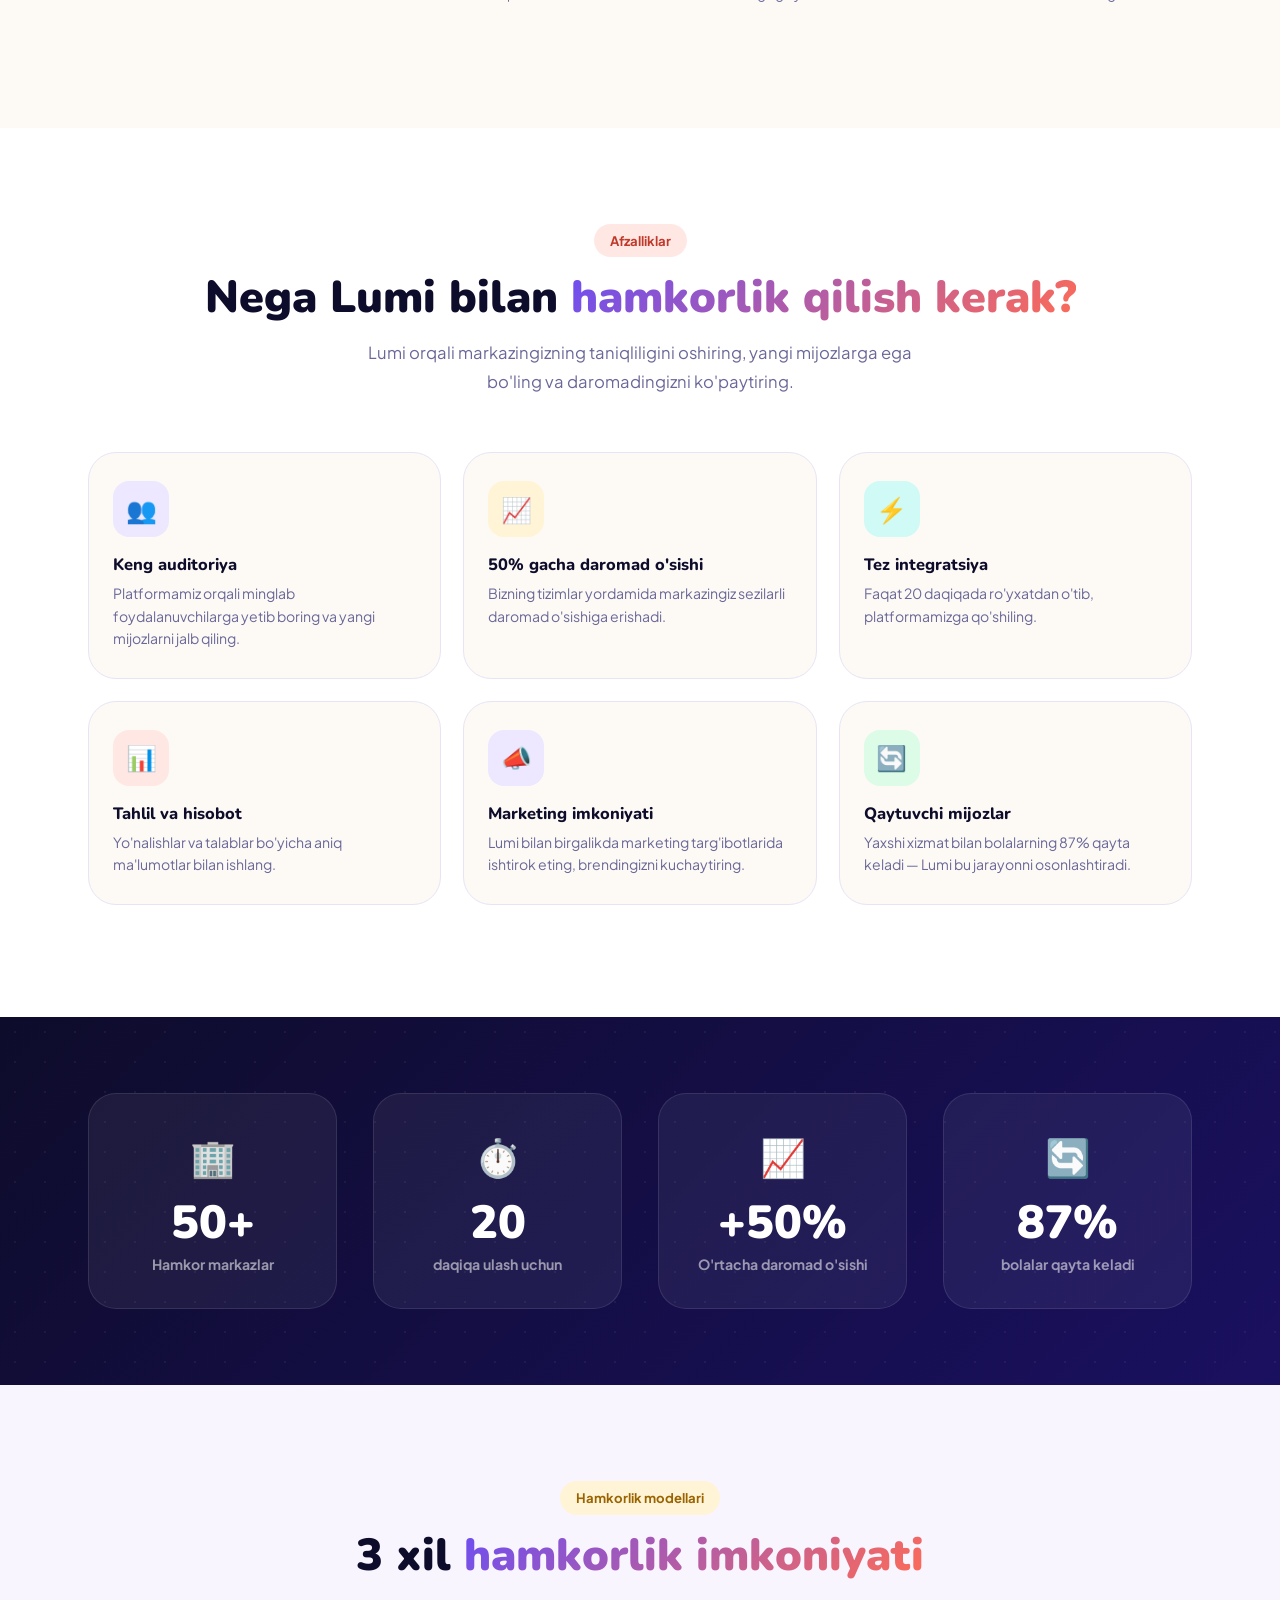
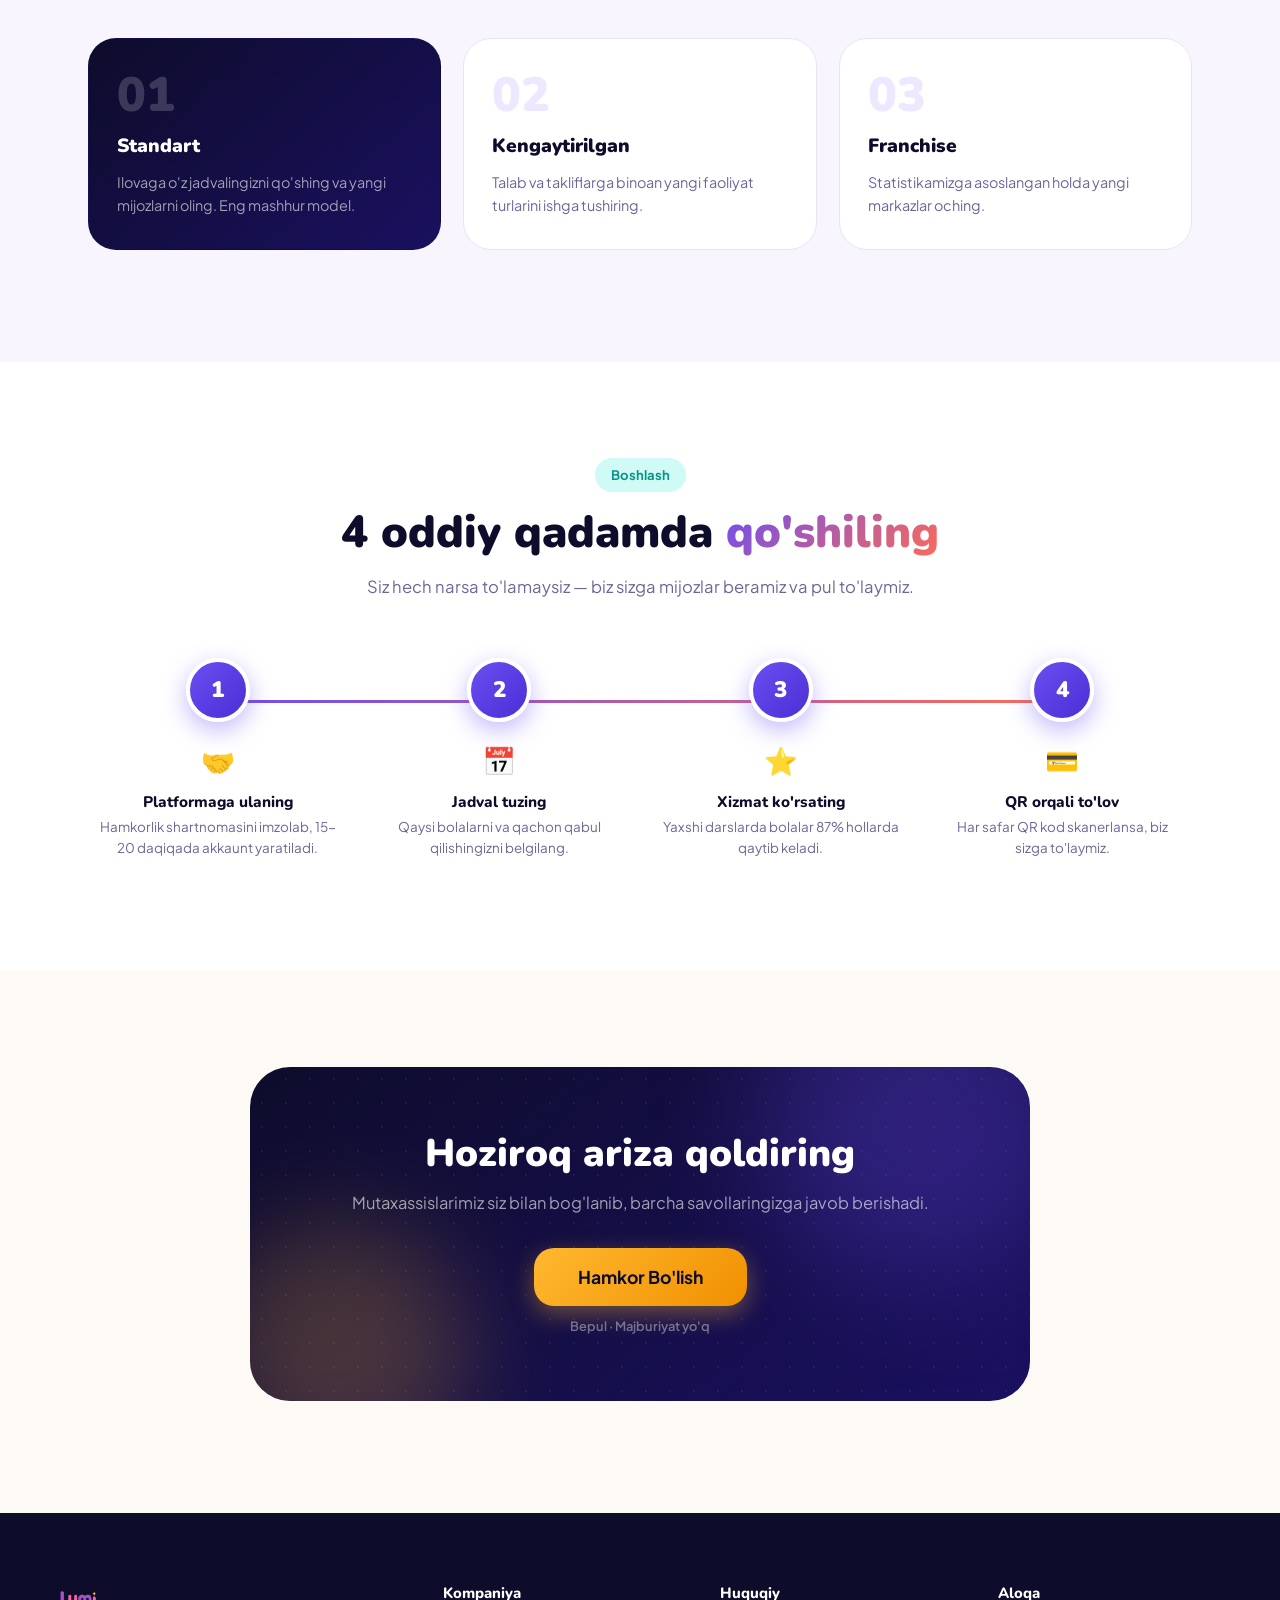
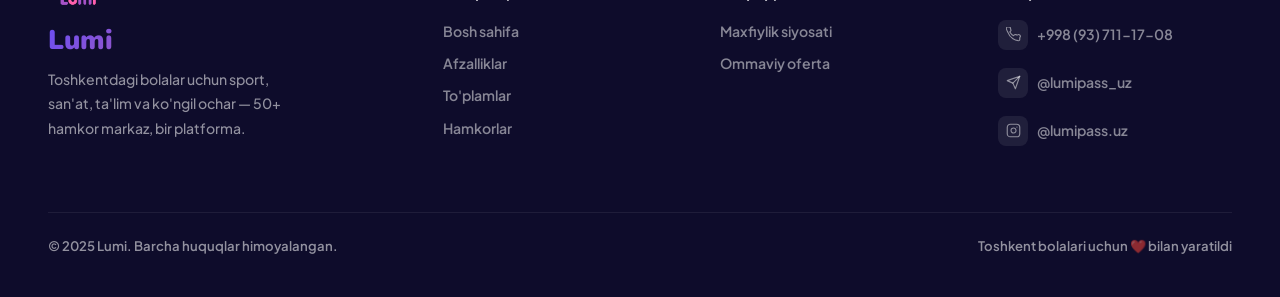
==== commit 2b75d0d4: "qr added" ====
--- a/partners.html
+++ b/partners.html
@@ -250,9 +250,9 @@
       <div class="user-step reveal d4">
         <div class="us-photo">
           <div id="app-screenshot-ph-4" class="us-photo-ph" style="background:var(--coral-light);color:#C0392B;">
-            📱 Replace:<br>screenshot-qr.jpg
+            📱 Replace:<br><screenshot-qr class="webp"></screenshot-qr>
           </div>
-          <img id="app-screenshot-4" src="assets/images/screenshot-qr.svg" alt="App QR scan screen" loading="lazy" />
+          <img id="app-screenshot-4" src="assets/images/screenshot-qr.webp" alt="App QR scan screen" loading="lazy" />
         </div>
         <div class="us-body">
           <div class="us-num">4</div>
--- a/css/styles.css
+++ b/css/styles.css
@@ -599,52 +599,30 @@
 }
 
 .us-photo {
-  width: 100%;
+  width: 80%;
   max-width: 220px;
-  aspect-ratio: 9 / 19.5;
+  aspect-ratio: 760 / 1380;
   margin: 0 auto;
   position: relative;
   overflow: hidden;
-  background: #000;
-  border: 10px solid #1a1a1a;
-  border-radius: 40px;
+  border-radius: 16px;
   box-shadow:
-    0 40px 80px rgba(0,0,0,.30),
-    0 20px 35px rgba(0,0,0,.20),
-    inset 0 0 0 1px rgba(255,255,255,.08);
+    0 10px 30px rgba(0,0,0,.15),
+    0 4px 10px rgba(0,0,0,.10);
   flex-shrink: 0;
-}
-
-.us-photo::before {
-  content: "";
-  position: absolute;
-  top: 12px;
-  left: 50%;
-  transform: translateX(-50%);
-  width: 42%;
-  height: 24px;
-  background: #1a1a1a;
-  border-radius: 20px;
-  z-index: 2;
-}
-
+  background: #FDFAF5;
+}
+
+.us-photo::before,
 .us-photo::after {
-  content: "";
-  position: absolute;
-  top: 80px;
-  right: -14px;
-  width: 4px;
-  height: 60px;
-  background: #2a2a2a;
-  border-radius: 0 3px 3px 0;
-  box-shadow: 0 70px 0 #2a2a2a;
+  display: none;  /* remove iPhone notch and buttons */
 }
 
 .us-photo img {
   width: 100%;
   height: 100%;
   object-fit: cover;
-  object-position: top center;
+  object-position: center top;
   display: block;
 }
 
@@ -677,22 +655,18 @@
   margin: 0 auto 0.75rem;
 }
 
+
 @media (max-width: 900px) {
-  .user-steps {
-    grid-template-columns: repeat(2, 1fr);
+  .us-photo {
+    width: 75%;
+    max-width: 160px;
   }
+}
+
+@media (max-width: 520px) {
   .us-photo {
-    max-width: 180px;
-  }
-}
-
-@media (max-width: 520px) {
-  .user-steps {
-    grid-template-columns: 1fr 1fr;
-    gap: 1rem;
-  }
-  .us-photo {
-    max-width: 140px;
+    width: 75%;
+    max-width: 130px;
   }
 }
 
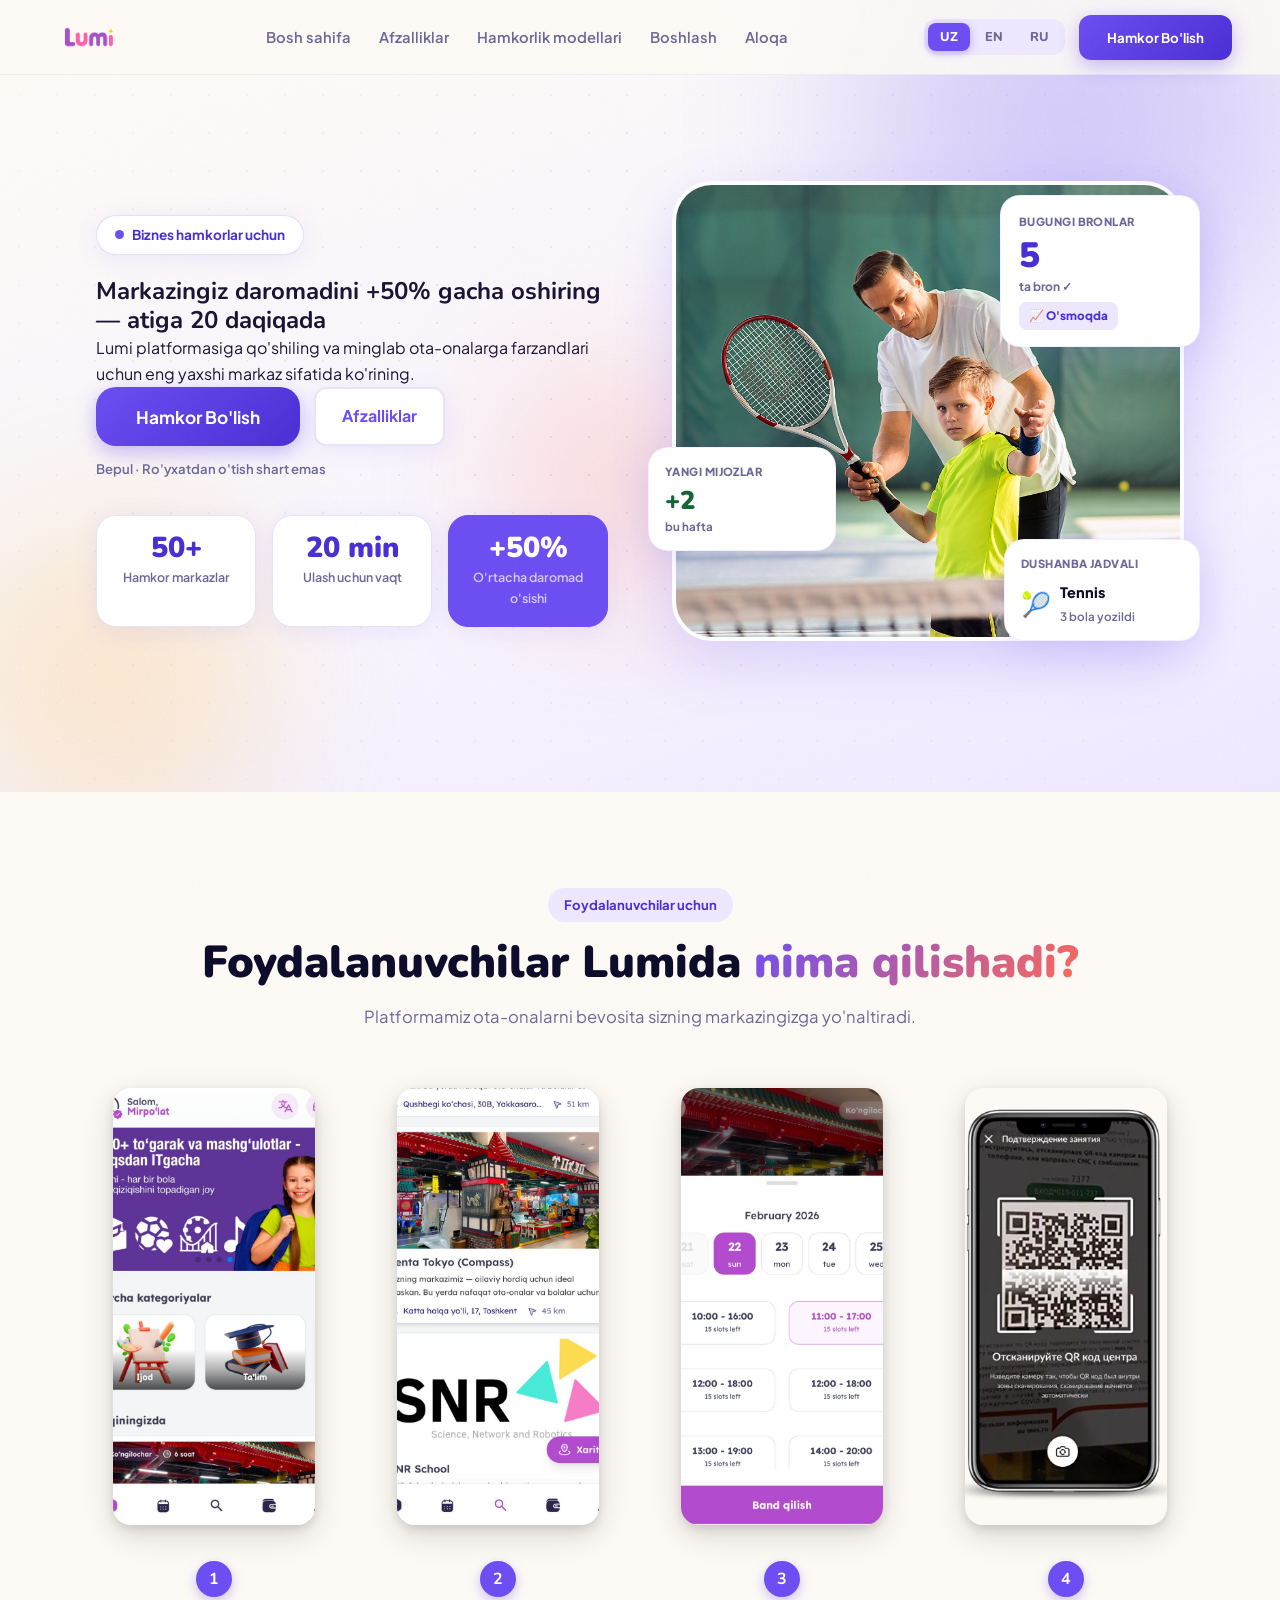
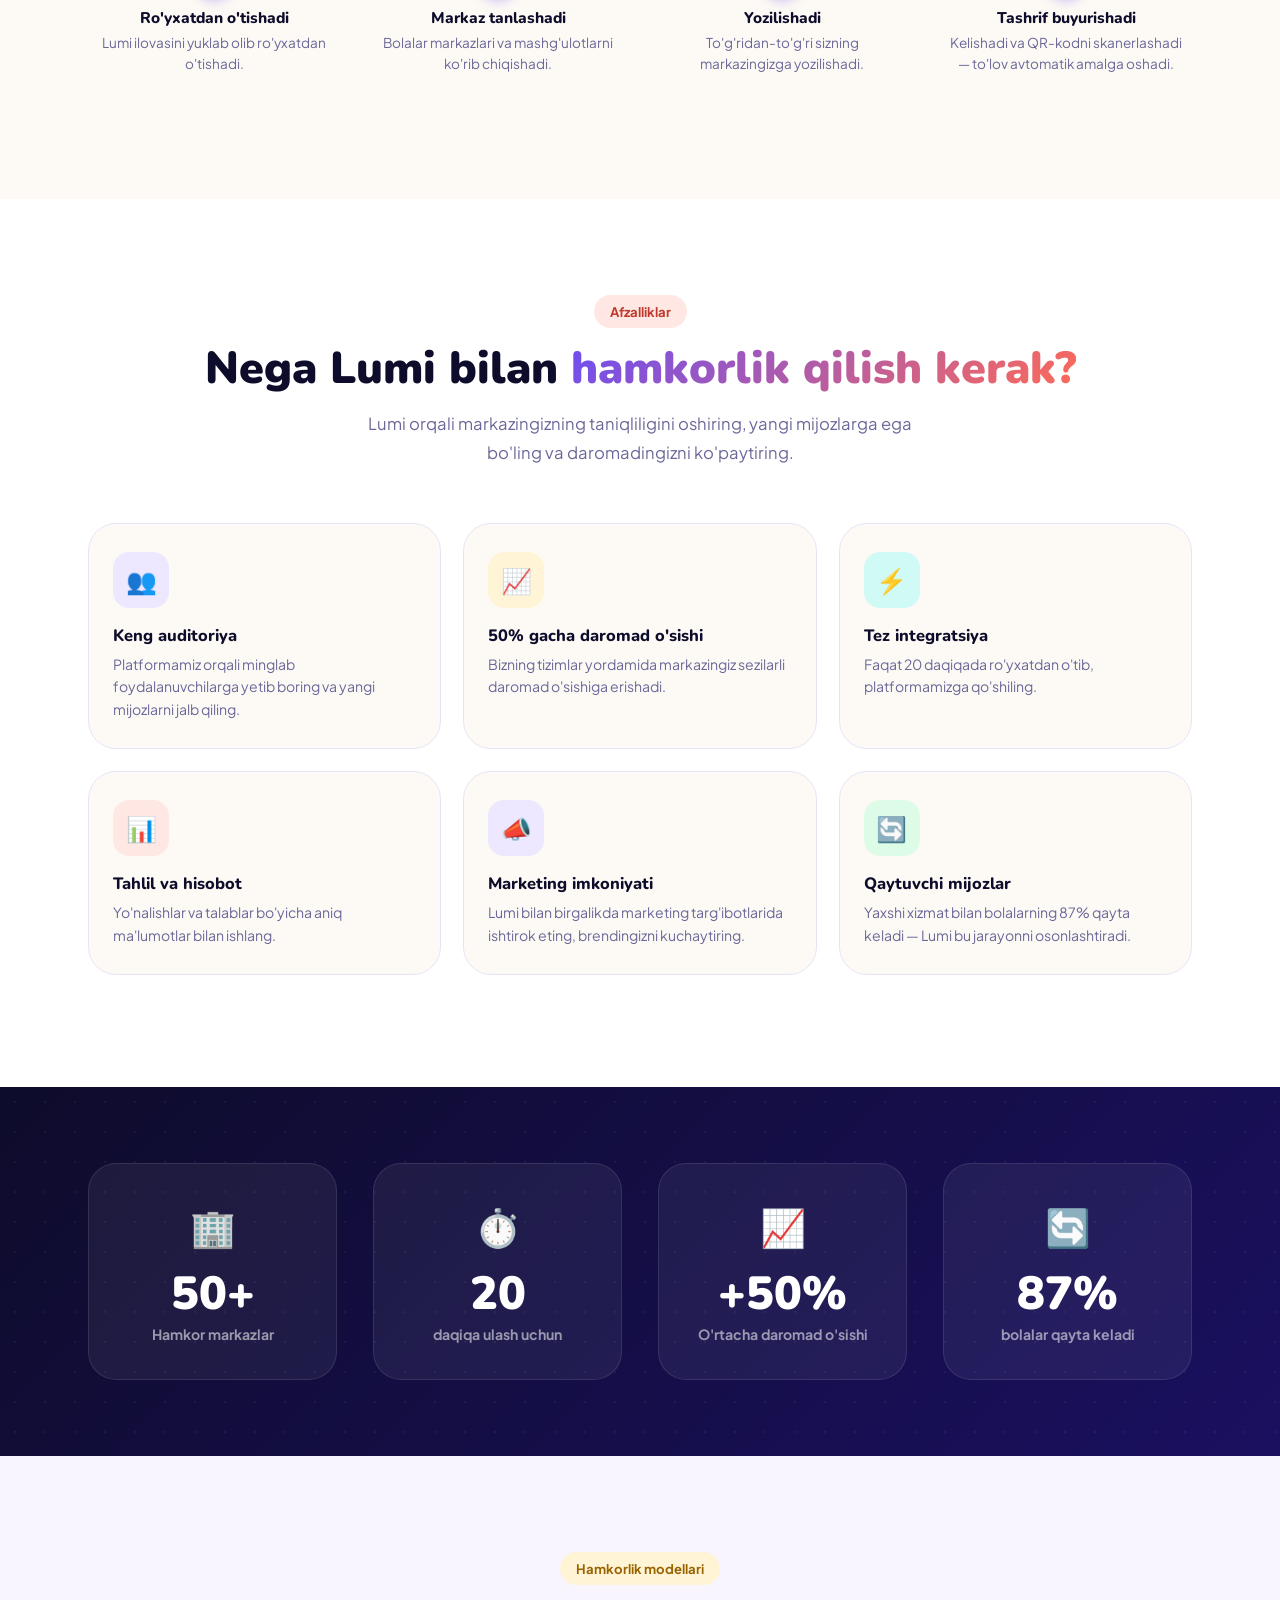
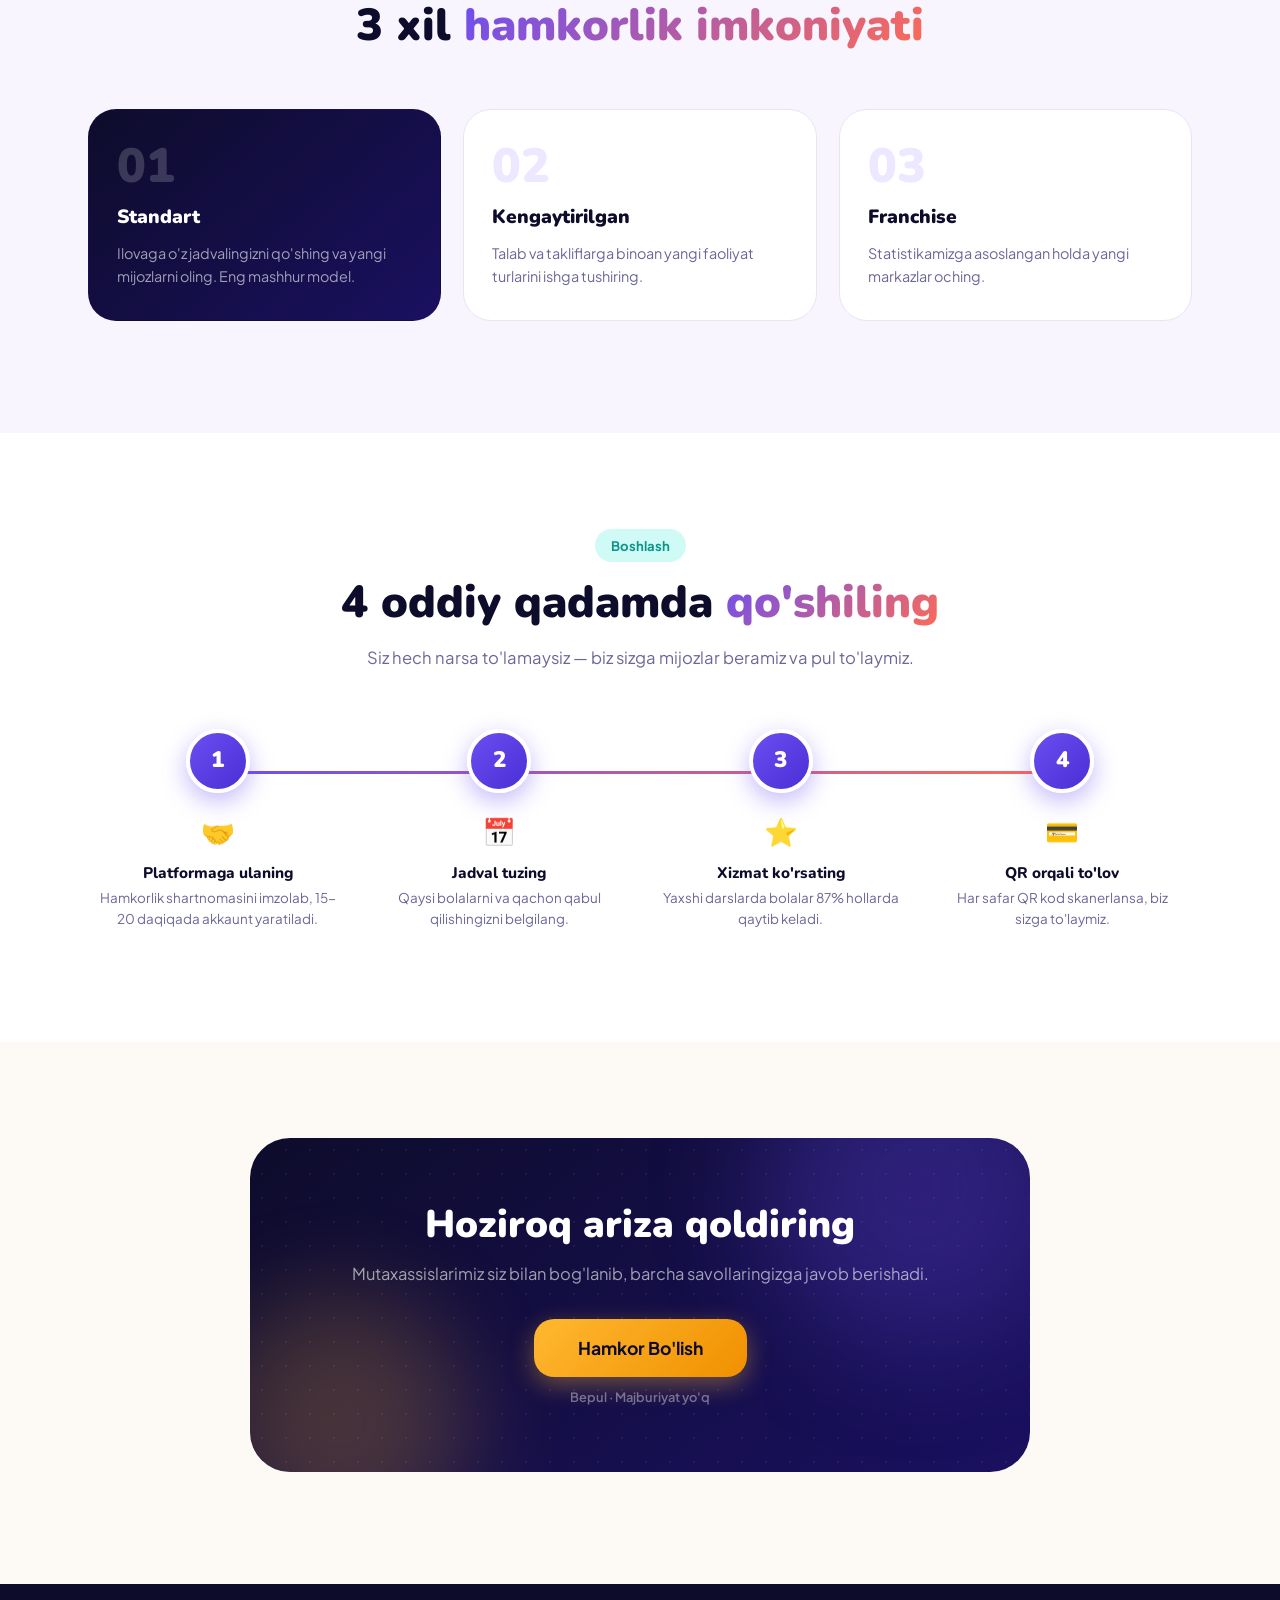
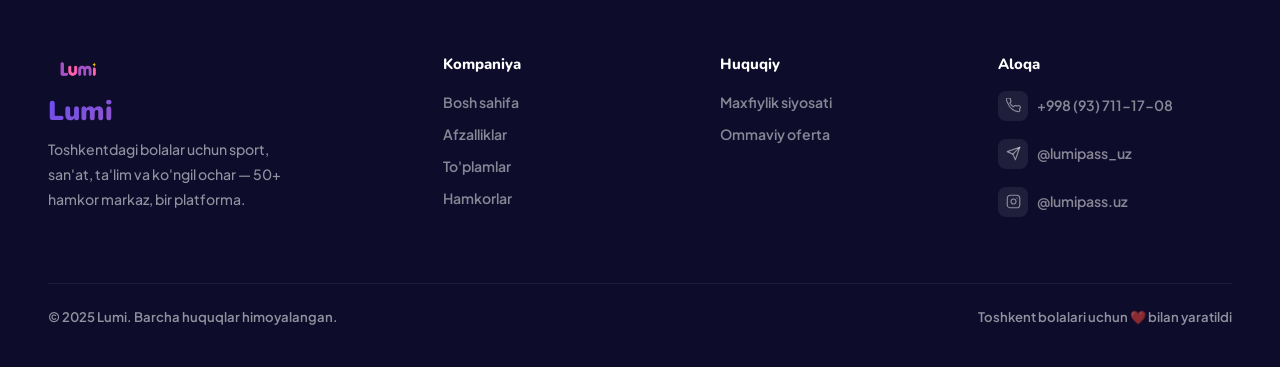
==== commit e00efc02: "switched to Yandex analytics" ====
--- a/partners.html
+++ b/partners.html
@@ -34,26 +34,34 @@
   <link rel="icon" type="image/svg+xml" href="assets/logos/logo-lumi.png" />
   <link rel="apple-touch-icon"           href="assets/logos/logo-lumi.png" />
 
-  <script>
-    window.dataLayer = window.dataLayer || [];
-    function gtag(){ dataLayer.push(arguments); }
-    gtag('js', new Date());
-  </script>
+  <!-- ── Yandex Metrica ────────────────────────────────── -->
+  <!-- YM_ID is set in js/config.js — edit it there        -->
+  <!-- Counter is initialised in the body after config.js  -->
 
   <link rel="stylesheet" href="css/styles.css" />
 </head>
 <body>
 
-<!-- GA dynamic inject -->
+<!-- ── Yandex Metrica counter — loaded from config ──────── -->
 <script src="js/config.js"></script>
 <script>
   (function(){
-    var s = document.createElement('script');
-    s.async = true;
-    s.src = 'https://www.googletagmanager.com/gtag/js?id=' + LUMI_CONFIG.GA_ID;
-    document.head.appendChild(s);
-    s.onload = function(){ gtag('config', LUMI_CONFIG.GA_ID); };
+    if (!LUMI_CONFIG.YM_ID) return;
+    (function(m,e,t,r,i,k,a){
+      m[i]=m[i]||function(){(m[i].a=m[i].a||[]).push(arguments)};
+      m[i].l=1*new Date();
+      k=e.createElement(t),a=e.getElementsByTagName(t)[0];
+      k.async=1;k.src=r;a.parentNode.insertBefore(k,a);
+    })(window,document,"script","https://mc.yandex.ru/metrika/tag.js","ym");
+    ym(LUMI_CONFIG.YM_ID,"init",{
+      clickmap:true, trackLinks:true, accurateTrackBounce:true, webvisor:true
+    });
   })();
+</script>
+<noscript><div><img src="" id="ym-ns" style="position:absolute;left:-9999px" alt=""/></div></noscript>
+<script>
+  var _ns=document.getElementById("ym-ns");
+  if(_ns&&LUMI_CONFIG.YM_ID) _ns.src="https://mc.yandex.ru/watch/"+LUMI_CONFIG.YM_ID;
 </script>
 
 <!-- ════════════════════════════════════════════════════════
@@ -213,7 +221,7 @@
           <div id="app-screenshot-ph-1" class="us-photo-ph" style="background:var(--brand-light);color:var(--brand);">
             📱 Replace:<br>screenshot-register.jpg
           </div>
-          <img id="app-screenshot-1" src="assets/images/screenshot-register.jpg" alt="App registration screen" loading="lazy" />
+          <img id="app-screenshot-1" src="assets/images/screenshot-register.jpeg" alt="App registration screen" loading="lazy" />
         </div>
         <div class="us-body">
           <div class="us-num">1</div>
@@ -226,7 +234,7 @@
           <div id="app-screenshot-ph-2" class="us-photo-ph" style="background:var(--gold-light);color:#8B6300;">
             📱 Replace:<br>screenshot-browse.jpg
           </div>
-          <img id="app-screenshot-2" src="assets/images/screenshot-browse.svg" alt="App browse screen" loading="lazy" />
+          <img id="app-screenshot-2" src="assets/images/screenshot-browse.jpeg" alt="App browse screen" loading="lazy" />
         </div>
         <div class="us-body">
           <div class="us-num">2</div>
@@ -239,7 +247,7 @@
           <div id="app-screenshot-ph-3" class="us-photo-ph" style="background:var(--teal-light);color:#0D9488;">
             📱 Replace:<br>screenshot-book.jpg
           </div>
-          <img id="app-screenshot-3" src="assets/images/screenshot-book.svg" alt="App booking screen" loading="lazy" />
+          <img id="app-screenshot-3" src="assets/images/screenshot-book.jpeg" alt="App booking screen" loading="lazy" />
         </div>
         <div class="us-body">
           <div class="us-num">3</div>
@@ -250,7 +258,7 @@
       <div class="user-step reveal d4">
         <div class="us-photo">
           <div id="app-screenshot-ph-4" class="us-photo-ph" style="background:var(--coral-light);color:#C0392B;">
-            📱 Replace:<br><screenshot-qr class="webp"></screenshot-qr>
+            📱 Replace:<br>screenshot-qr.webp
           </div>
           <img id="app-screenshot-4" src="assets/images/screenshot-qr.webp" alt="App QR scan screen" loading="lazy" />
         </div>
--- a/css/styles.css
+++ b/css/styles.css
@@ -601,11 +601,11 @@
 .us-photo {
   width: 80%;
   max-width: 220px;
-  aspect-ratio: 760 / 1380;
+  aspect-ratio: 9 / 19.5;
   margin: 0 auto;
   position: relative;
   overflow: hidden;
-  border-radius: 16px;
+  border-radius: 18px;
   box-shadow:
     0 10px 30px rgba(0,0,0,.15),
     0 4px 10px rgba(0,0,0,.10);
@@ -658,14 +658,14 @@
 
 @media (max-width: 900px) {
   .us-photo {
-    width: 75%;
+    width: 90%;
     max-width: 160px;
   }
 }
 
 @media (max-width: 520px) {
   .us-photo {
-    width: 75%;
+    width: 90%;
     max-width: 130px;
   }
 }
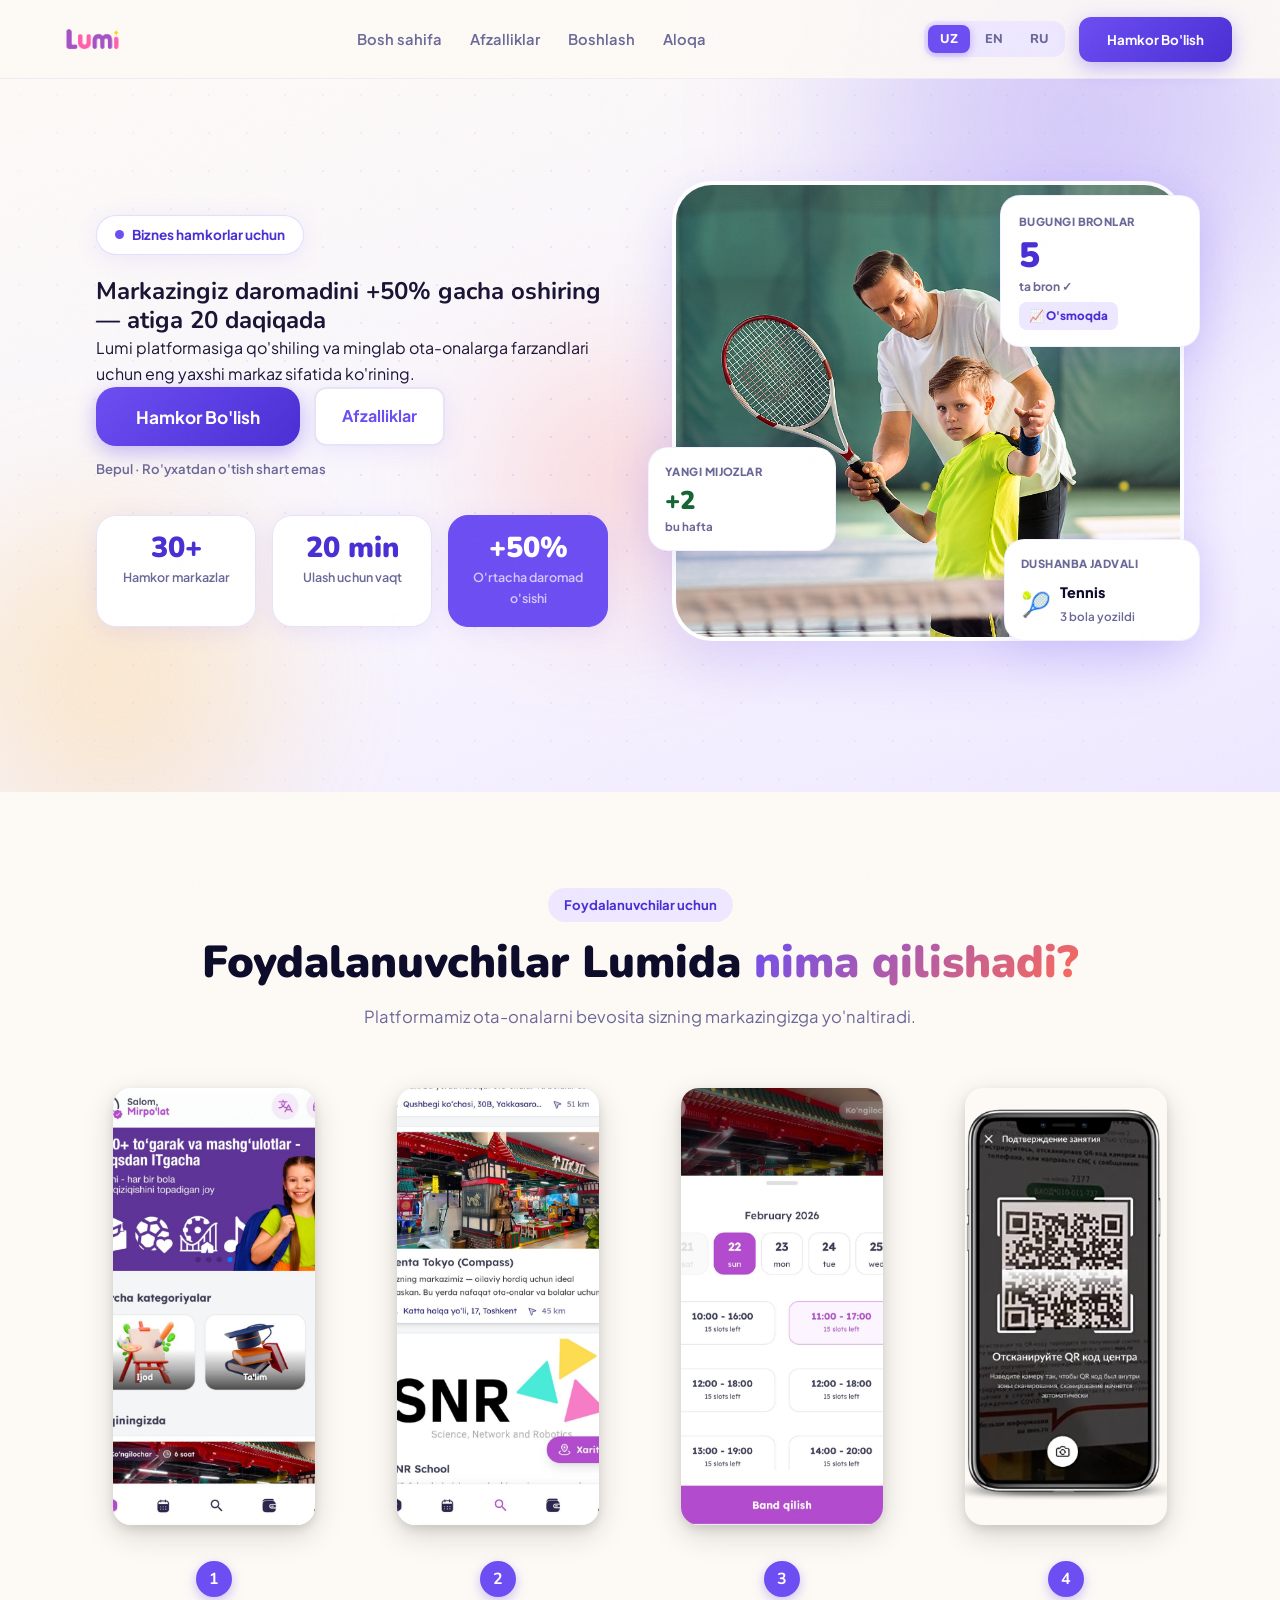
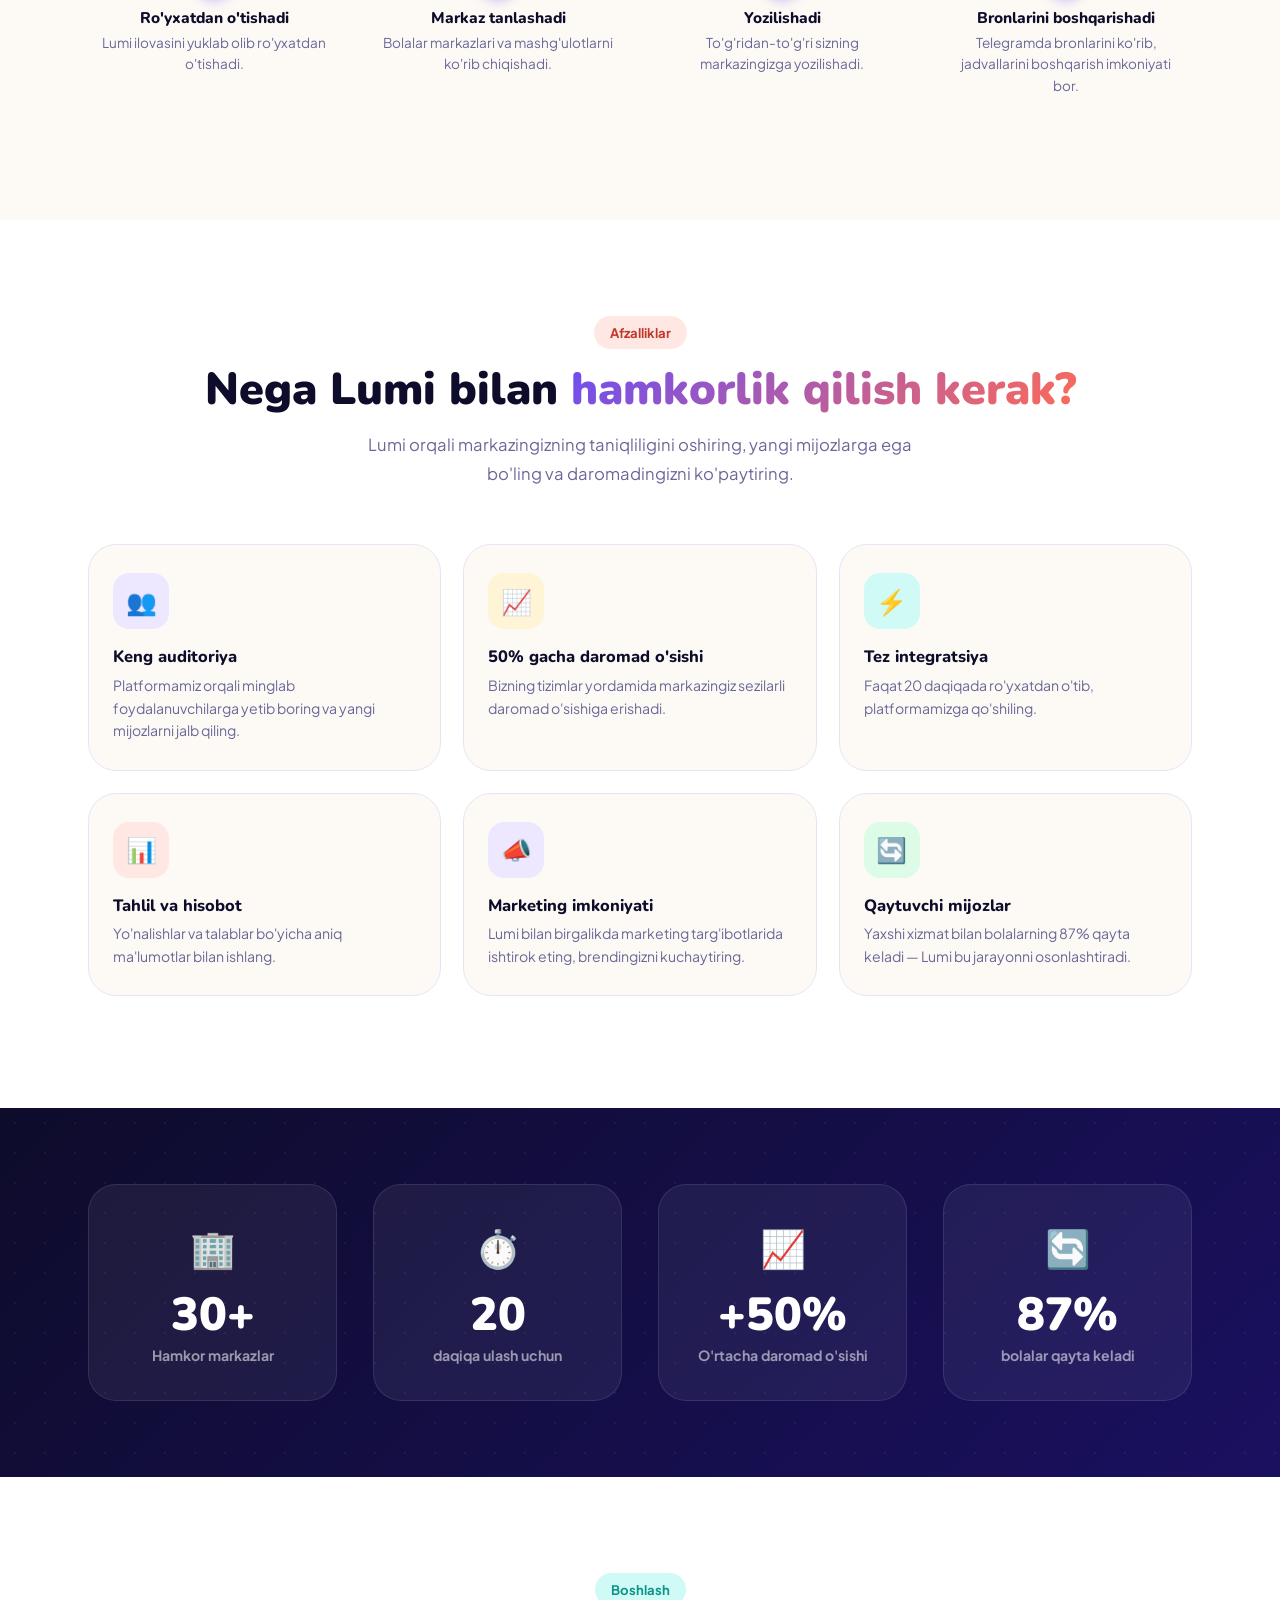
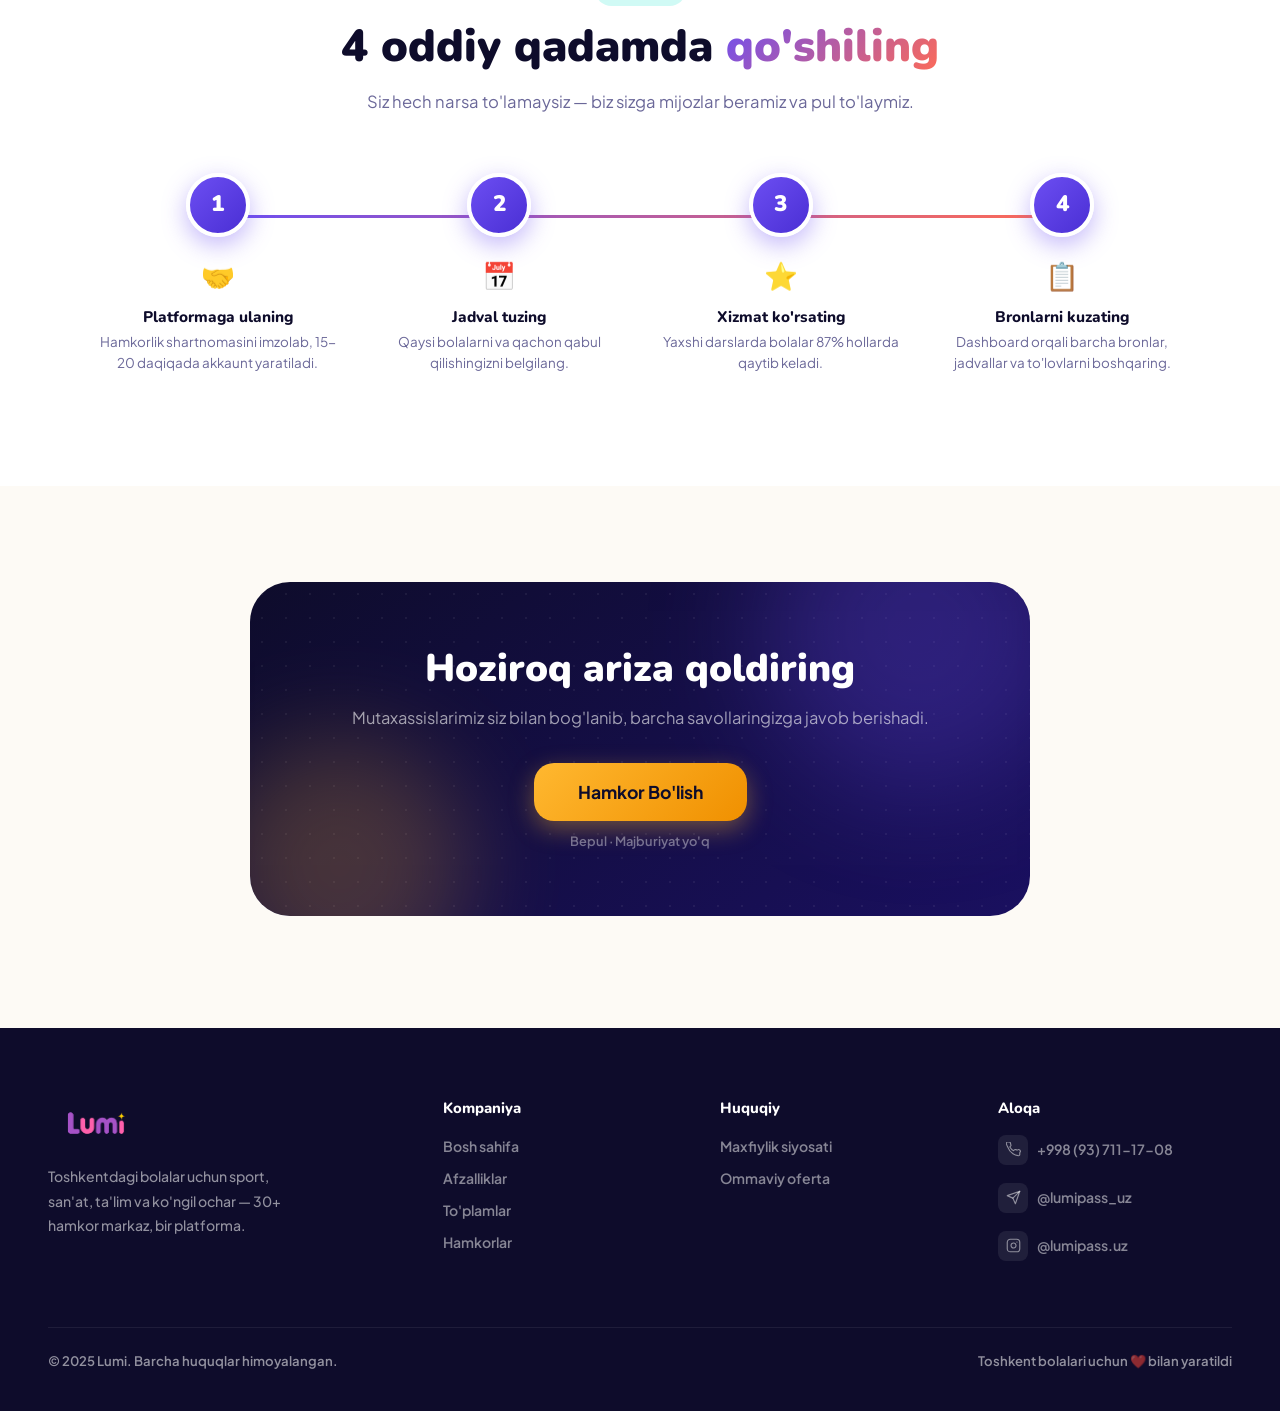
==== commit ecebef91: "Done" ====
--- a/partners.html
+++ b/partners.html
@@ -71,7 +71,6 @@
   <button class="mobile-close" id="mobileClose" aria-label="Close">✕</button>
   <a href="index.html"   onclick="closeMobileMenu()" data-i18n="nav_home">Bosh sahifa</a>
   <a href="#pp-why"      onclick="closeMobileMenu()" data-i18n="pp_why_tag">Afzalliklar</a>
-  <a href="#pp-models"   onclick="closeMobileMenu()" data-i18n="pp_models_tag">Hamkorlik</a>
   <a href="#pp-steps"    onclick="closeMobileMenu()" data-i18n="pp_steps_tag">Boshlash</a>
   <a href="#pp-cta"      onclick="closeMobileMenu()" data-i18n="pp_cta_btn">Ariza</a>
   <div class="mobile-lang">
@@ -93,7 +92,6 @@
   <ul class="nav-links" role="list">
     <li><a href="index.html"  data-i18n="nav_home">Bosh sahifa</a></li>
     <li><a href="#pp-why"     data-i18n="pp_why_tag">Afzalliklar</a></li>
-    <li><a href="#pp-models"  data-i18n="pp_models_tag">Hamkorlik</a></li>
     <li><a href="#pp-steps"   data-i18n="pp_steps_tag">Boshlash</a></li>
     <li><a href="#pp-cta"     data-i18n="nav_contact">Aloqa</a></li>
   </ul>
@@ -149,7 +147,7 @@
       <!-- Hero stats -->
       <div class="pp-hero-stats">
         <div class="pp-stat">
-          <div class="pp-stat-v" data-i18n="pp_stat1v">50+</div>
+          <div class="pp-stat-v" data-i18n="pp_stat1v">30+</div>
           <div class="pp-stat-d" data-i18n="pp_stat1d">Hamkor markazlar</div>
         </div>
         <div class="pp-stat">
@@ -258,14 +256,14 @@
       <div class="user-step reveal d4">
         <div class="us-photo">
           <div id="app-screenshot-ph-4" class="us-photo-ph" style="background:var(--coral-light);color:#C0392B;">
-            📱 Replace:<br>screenshot-qr.webp
+            📱 Replace:<br>screenshot-manage.jpeg
           </div>
-          <img id="app-screenshot-4" src="assets/images/screenshot-qr.webp" alt="App QR scan screen" loading="lazy" />
+          <img id="app-screenshot-4" src="assets/images/screenshot-manage.jpeg" alt="App bookings management screen" loading="lazy" />
         </div>
         <div class="us-body">
           <div class="us-num">4</div>
-          <h4 data-i18n="hu4h">Tashrif buyurishadi</h4>
-          <p data-i18n="hu4p">Kelishadi va QR-kodni skanerlashadi — to'lov avtomatik amalga oshadi.</p>
+          <h4 data-i18n="hu4h">Bronlarini boshqarishadi</h4>
+          <p data-i18n="hu4p">Telegramda bronlarini ko'rib, jadvallarini boshqarish imkoniyati bor. [orig: — to'lov avtomatik amalga oshadi.</p>
         </div>
       </div>
     </div>
@@ -299,7 +297,7 @@
 <section id="stats">
   <div class="section-inner">
     <div class="stats-grid">
-      <div class="stat-item reveal d1"><span class="stat-icon">🏢</span><div class="stat-value">50+</div><div class="stat-desc" data-i18n="pp_stat1d">Hamkor markazlar</div></div>
+      <div class="stat-item reveal d1"><span class="stat-icon">🏢</span><div class="stat-value">30+</div><div class="stat-desc" data-i18n="pp_stat1d">Hamkor markazlar</div></div>
       <div class="stat-item reveal d2"><span class="stat-icon">⏱️</span><div class="stat-value">20</div><div class="stat-desc">daqiqa ulash uchun</div></div>
       <div class="stat-item reveal d3"><span class="stat-icon">📈</span><div class="stat-value">+50%</div><div class="stat-desc" data-i18n="pp_stat3d">O'rtacha daromad o'sishi</div></div>
       <div class="stat-item reveal d4"><span class="stat-icon">🔄</span><div class="stat-value">87%</div><div class="stat-desc">bolalar qayta keladi</div></div>
@@ -310,31 +308,7 @@
 <!-- ════════════════════════════════════════════════════════
      PARTNERSHIP MODELS
      ════════════════════════════════════════════════════════ -->
-<section id="pp-models">
-  <div class="section-inner section-pad">
-    <div class="section-header reveal">
-      <span class="section-tag tag-gold" data-i18n="pp_models_tag">🤝 Hamkorlik modellari</span>
-      <h2><span data-i18n="pp_models_h2a">3 xil </span><span class="hl" data-i18n="pp_models_h2b">hamkorlik imkoniyati</span></h2>
-    </div>
-    <div class="models-grid">
-      <div class="model-card featured-model reveal d1">
-        <div class="model-num">01</div>
-        <div class="model-name" data-i18n="m1n">Standart</div>
-        <div class="model-desc" data-i18n="m1d">Ilovaga o'z jadvalingizni qo'shing va yangi mijozlarni oling. Eng mashhur model.</div>
-      </div>
-      <div class="model-card reveal d2">
-        <div class="model-num">02</div>
-        <div class="model-name" data-i18n="m2n">Kengaytirilgan</div>
-        <div class="model-desc" data-i18n="m2d">Talab va takliflarga binoan yangi faoliyat turlarini ishga tushiring.</div>
-      </div>
-      <div class="model-card reveal d3">
-        <div class="model-num">03</div>
-        <div class="model-name" data-i18n="m3n">Franchise</div>
-        <div class="model-desc" data-i18n="m3d">Statistikamizga asoslangan holda yangi markazlar oching.</div>
-      </div>
-    </div>
-  </div>
-</section>
+
 
 <!-- ════════════════════════════════════════════════════════
      HOW TO JOIN  (partner steps)
@@ -367,9 +341,9 @@
       </div>
       <div class="ps-card reveal d4">
         <div class="ps-num">4</div>
-        <span class="ps-emoji">💳</span>
-        <h4 data-i18n="ps4h">QR orqali to'lov</h4>
-        <p data-i18n="ps4p">Har safar QR kod skanerlansa, biz sizga to'laymiz.</p>
+        <span class="ps-emoji">📋</span>
+        <h4 data-i18n="ps4h">Bronlarni kuzating</h4>
+        <p data-i18n="ps4p">Dashboard orqali barcha bronlar, jadvallar va to'lovlarni boshqaring.</p>
       </div>
     </div>
   </div>
@@ -403,7 +377,6 @@
     <div class="footer-top">
       <div class="footer-brand">
         <img src="assets/logos/logo-lumi.png" alt="Lumi" class="footer-logo-img" />
-        <span class="footer-logo-text">Lumi</span>
         <p data-i18n="footer_tagline">Toshkentdagi bolalar uchun sport, san'at, ta'lim va ko'ngil ochar — hammasi bir joyda.</p>
       </div>
       <div class="footer-col">
@@ -415,8 +388,8 @@
       </div>
       <div class="footer-col">
         <h5 data-i18n="footer_legal">Huquqiy</h5>
-        <a href="#" data-i18n="footer_privacy">Maxfiylik siyosati</a>
-        <a href="#" data-i18n="footer_offer">Ommaviy oferta</a>
+        <a href="privacy-policy.html" class="footer-privacy-link" data-i18n="footer_privacy">Maxfiylik siyosati</a>
+        <a href="public-offer.html" class="footer-offer-link" data-i18n="footer_offer">Ommaviy oferta</a>
       </div>
       <!-- CHANGE: emoji icons replaced with SVG icons (same as index.html footer) -->
       <div class="footer-col">
--- a/css/styles.css
+++ b/css/styles.css
@@ -63,7 +63,7 @@
 }
 
 .nav-logo { display: flex; align-items: center; gap: 10px; }
-.nav-logo-img { height: 36px; width: auto; }
+.nav-logo-img { height: 44px; width: auto; }
 .nav-logo-text {
   font-family: 'Nunito', sans-serif; font-weight: 900; font-size: 1.6rem;
   background: linear-gradient(135deg, var(--brand), var(--coral));
@@ -401,7 +401,7 @@
 footer { background: var(--navy); padding: 68px 48px 40px; color: rgba(255,255,255,.55); }
 .footer-inner { max-width: 1200px; margin: 0 auto; }
 .footer-top { display: grid; grid-template-columns: 1.5fr 1fr 1fr 1fr; gap: 44px; margin-bottom: 48px; }
-.footer-logo-img { height: 34px; width: auto; margin-bottom: 12px; }
+.footer-logo-img { height: 54px; width: auto; margin-bottom: 14px; }
 .footer-logo-text { font-family: 'Nunito', sans-serif; font-weight: 900; font-size: 1.7rem; background: linear-gradient(135deg, var(--brand), var(--coral)); -webkit-background-clip: text; -webkit-text-fill-color: transparent; background-clip: text; display: block; margin-bottom: 12px; line-height: 1; }
 .footer-brand p { font-size: .88rem; line-height: 1.75; max-width: 260px; font-weight: 500; }
 .footer-col h5 { font-family: 'Nunito', sans-serif; font-weight: 800; font-size: .93rem; color: #fff; margin-bottom: 14px; }
@@ -489,7 +489,7 @@
 /* ══════════════════════════════════════════════════════════════
    CHANGE: nav logo — bigger (46px) since "Lumi" text is removed
    ══════════════════════════════════════════════════════════════ */
-.nav-logo-img { height: 46px; width: auto; }
+.nav-logo-img { height: 50px; width: auto; }
 /* (was 36px with text beside it; text span removed in both pages) */
 
 /* ══════════════════════════════════════════════════════════════
@@ -761,6 +761,16 @@
 .modal-success-close:hover { background: var(--brand); color: #fff; }
 
 /* ══════════════════════════════════════════════════════════════
+   ACTIVITY PLACEHOLDER IMAGES — hide until real image is set
+   ══════════════════════════════════════════════════════════════ */
+.activity-photo[src=""],
+.activity-photo:not([src]) {
+  min-height: 140px;
+  background: linear-gradient(135deg, var(--brand-pale) 0%, #ede9fe 100%);
+  display: block;
+}
+
+/* ══════════════════════════════════════════════════════════════
    RESPONSIVE
    ══════════════════════════════════════════════════════════════ */
 @media (max-width: 1060px) {
